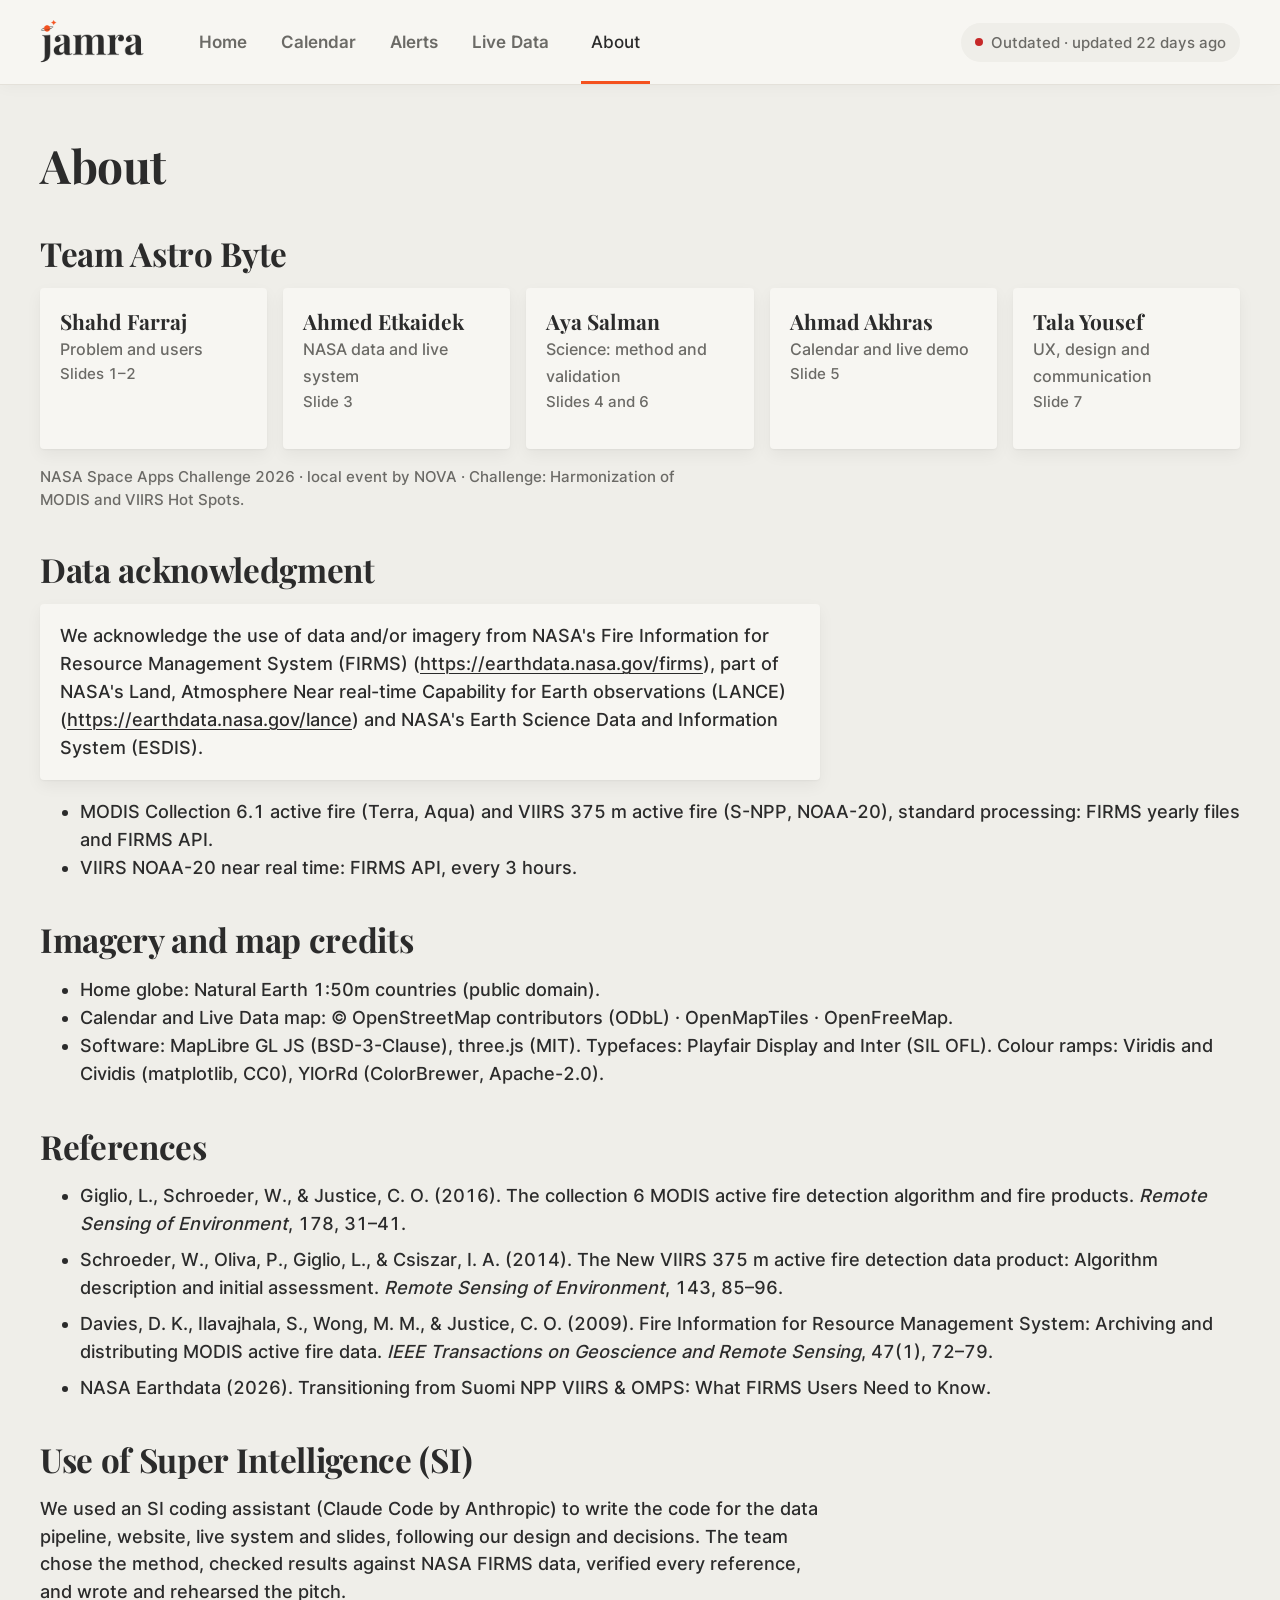
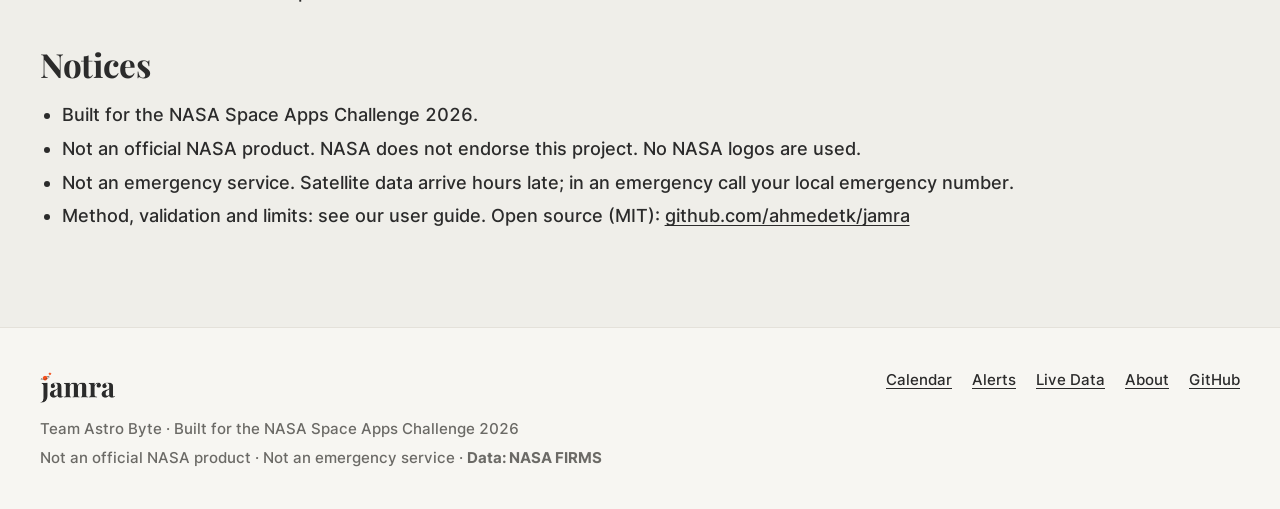
==== web/public/about/index.html @ f1081fa2 "Design v4 + v4.2 (website): warm unified palette, Playfair Display 700 headings and the new jamra wo" ====
<!doctype html>
<html lang="en">
<head>
<meta charset="utf-8">
<meta name="viewport" content="width=device-width, initial-scale=1">
<title>About · jamra</title>
<meta name="description" content="jamra harmonizes 20+ years of NASA MODIS and VIIRS active-fire hotspots into one fair burning activity calendar, with live early warning from NASA FIRMS.">
<meta name="theme-color" content="#F7F6F2">
<meta property="og:title" content="jamra · 20 years of NASA fire data, one fair calendar">
<meta property="og:description" content="NASA MODIS and VIIRS fire data in one fair calendar, with live early warning. Data: NASA FIRMS.">
<meta property="og:image" content="https://ahmedetk.github.io/jamra/icons/og-image.png">
<meta name="twitter:card" content="summary_large_image">
<link rel="preload" href="../fonts/playfair-display-latin-700-normal.woff2" as="font" type="font/woff2" crossorigin>
<link rel="preload" href="../fonts/inter-latin-600-normal.woff2" as="font" type="font/woff2" crossorigin>


<link rel="manifest" href="../manifest.webmanifest">
<link rel="icon" href="../icons/favicon-32.png" sizes="32x32" type="image/png">
<link rel="icon" href="../icons/favicon-16.png" sizes="16x16" type="image/png">
<link rel="apple-touch-icon" href="../icons/apple-touch-icon.png">
<link rel="stylesheet" href="../css/app.css">
<!-- Generated by scripts/build_pages.py. Code written with the help of an SI coding assistant (Claude Code by Anthropic). -->
</head>
<body data-page="about">
<a class="skip" href="#main">Skip to content</a>
<header class="top">
  <div class="wrap top-in">
    <a class="brand" href="../" data-nav aria-label="jamra home"><img src="../icons/wordmark-dark.png" width="108" height="44" alt="jamra"></a>
    <nav aria-label="Main" class="nav" id="site-nav">
      <a href="../" data-nav>Home</a>
      <a href="../calendar/" data-nav>Calendar</a>
      <a href="../alerts/" data-nav>Alerts</a>
      <a href="../live/" data-nav>Live Data</a>
      <a href="../about/" data-nav class="about" aria-current="page">About</a>
    </nav>
    <a id="status-badge" class="badge" href="../alerts/" data-nav aria-live="polite" title="Live connection to NASA FIRMS">
      <span class="dot"></span><span class="txt">Checking live data…</span>
    </a>
    <button id="menu-btn" class="menu-btn" type="button" aria-expanded="false" aria-controls="site-nav" aria-label="Menu"><svg viewBox="0 0 24 24" aria-hidden="true" fill="none" stroke="currentColor" stroke-width="2" stroke-linecap="round"><path d="M4 7h16M4 12h16M4 17h16"/></svg></button>
  </div>
</header>
<main id="main">
<div class="page-head"><div class="wrap"><h1>About</h1></div></div>

  <section id="about">
    <div class="wrap about">
      <h2>Team Astro Byte</h2>
      <div class="team" id="team-grid"><div class="member"><b>Shahd Farraj</b><span>Problem and users</span><p class="fine">Slides 1–2</p></div><div class="member"><b>Ahmed Etkaidek</b><span>NASA data and live system</span><p class="fine">Slide 3</p></div><div class="member"><b>Aya Salman</b><span>Science: method and validation</span><p class="fine">Slides 4 and 6</p></div><div class="member"><b>Ahmad Akhras</b><span>Calendar and live demo</span><p class="fine">Slide 5</p></div><div class="member"><b>Tala Yousef</b><span>UX, design and communication</span><p class="fine">Slide 7</p></div></div>
      <p class="fine">NASA Space Apps Challenge 2026 · local event by NOVA · Challenge: Harmonization of MODIS and VIIRS Hot Spots.</p>

      <h2>Data acknowledgment</h2>
      <p class="ack">We acknowledge the use of data and/or imagery from NASA's Fire Information for Resource Management System (FIRMS) (<a href="https://earthdata.nasa.gov/firms">https://earthdata.nasa.gov/firms</a>), part of NASA's Land, Atmosphere Near real-time Capability for Earth observations (LANCE) (<a href="https://earthdata.nasa.gov/lance">https://earthdata.nasa.gov/lance</a>) and NASA's Earth Science Data and Information System (ESDIS).</p>
      <ul>
        <li>MODIS Collection 6.1 active fire (Terra, Aqua) and VIIRS 375 m active fire (S-NPP, NOAA-20), standard processing: FIRMS yearly files and FIRMS API.</li>
        <li>VIIRS NOAA-20 near real time: FIRMS API, every 3 hours.</li>
      </ul>

      <h2>Imagery and map credits</h2>
      <ul>
        <li>Home globe: Natural Earth 1:50m countries (public domain).</li>
        <li>Calendar and Live Data map: © OpenStreetMap contributors (ODbL) · OpenMapTiles · OpenFreeMap.</li>
        <li>Software: MapLibre GL JS (BSD-3-Clause), three.js (MIT). Typefaces: Playfair Display and Inter (SIL OFL). Colour ramps: Viridis and Cividis (matplotlib, CC0), YlOrRd (ColorBrewer, Apache-2.0).</li>
      </ul>

      <h2>References</h2>
      <ul class="refs">
        <li>Giglio, L., Schroeder, W., &amp; Justice, C. O. (2016). The collection 6 MODIS active fire detection algorithm and fire products. <em>Remote Sensing of Environment</em>, 178, 31–41.</li>
        <li>Schroeder, W., Oliva, P., Giglio, L., &amp; Csiszar, I. A. (2014). The New VIIRS 375 m active fire detection data product: Algorithm description and initial assessment. <em>Remote Sensing of Environment</em>, 143, 85–96.</li>
        <li>Davies, D. K., Ilavajhala, S., Wong, M. M., &amp; Justice, C. O. (2009). Fire Information for Resource Management System: Archiving and distributing MODIS active fire data. <em>IEEE Transactions on Geoscience and Remote Sensing</em>, 47(1), 72–79.</li>
        <li>NASA Earthdata (2026). Transitioning from Suomi NPP VIIRS &amp; OMPS: What FIRMS Users Need to Know.</li>
      </ul>

      <h2>Use of Super Intelligence (SI)</h2>
      <p>We used an SI coding assistant (Claude Code by Anthropic) to write the code for the data pipeline, website, live system and slides, following our design and decisions. The team chose the method, checked results against NASA FIRMS data, verified every reference, and wrote and rehearsed the pitch.</p>

      <h2>Notices</h2>
      <ul class="notice-list">
        <li>Built for the NASA Space Apps Challenge 2026.</li>
        <li>Not an official NASA product. NASA does not endorse this project. No NASA logos are used.</li>
        <li>Not an emergency service. Satellite data arrive hours late; in an emergency call your local emergency number.</li>
        <li>Method, validation and limits: see our user guide. Open source (MIT): <a id="repo-link" href="https://github.com/ahmedetk/jamra">github.com/ahmedetk/jamra</a></li>
      </ul>
    </div>
  </section>
</main>
<div id="tooltip" class="tooltip" role="tooltip" hidden></div>
<div id="term-pop" class="term-pop" role="dialog" aria-modal="false" hidden></div>
<footer class="foot">
  <div class="wrap foot-in">
    <div>
      <a class="brand" href="../" data-nav aria-label="jamra home"><img src="../icons/wordmark-dark.png" width="78" height="32" alt="jamra" loading="lazy"></a>
      <p>Team Astro Byte · Built for the NASA Space Apps Challenge 2026</p>
      <p>Not an official NASA product · Not an emergency service · <b>Data: NASA FIRMS</b></p>
    </div>
    <ul>
      <li><a href="../calendar/" data-nav>Calendar</a></li><li><a href="../alerts/" data-nav>Alerts</a></li><li><a href="../live/" data-nav>Live Data</a></li>
      <li><a href="../about/" data-nav>About</a></li><li><a href="https://github.com/ahmedetk/jamra">GitHub</a></li>
    </ul>
  </div>
</footer>
<script type="module" src="../js/app.js"></script>
</body>
</html>
---- web/public/css/app.css ----
/* jamra styles · Design v4.2 (warm palette, soft surfaces, crisp 4 px corners). Playfair Display for headings, Inter for text and data.
   Contrast checked with scripts/check_contrast.py (WCAG AA). Written with the help of an SI coding assistant (Claude Code). */
@font-face { font-family: "Inter"; src: url("../fonts/inter-latin-400-normal.woff2") format("woff2"); font-weight: 400; font-display: swap; }
@font-face { font-family: "Inter"; src: url("../fonts/inter-latin-500-normal.woff2") format("woff2"); font-weight: 500; font-display: swap; }
@font-face { font-family: "Inter"; src: url("../fonts/inter-latin-600-normal.woff2") format("woff2"); font-weight: 600; font-display: swap; }
@font-face { font-family: "Inter"; src: url("../fonts/inter-latin-700-normal.woff2") format("woff2"); font-weight: 700; font-display: swap; }
@font-face { font-family: "Inter Fallback"; src: local("Arial"); size-adjust: 107.1%; ascent-override: 90.4%; descent-override: 22.5%; line-gap-override: 0%; }
@font-face { font-family: "Playfair Display"; src: url("../fonts/playfair-display-latin-700-normal.woff2") format("woff2"); font-weight: 700; font-display: optional; }

:root {
  --bg: #EFEEE9;        /* page: warm light grey, like the map land */
  --surface: #F7F6F2;   /* cards, nav: a slightly lighter surface */
  --line: #E4E1DA;      /* very light lines, only where needed */
  --ctrl: #8E8B84;      /* borders of form fields (3:1) */
  --ink: #2B2B2B;       /* main text: charcoal */
  --ink2: #6B6A66;      /* secondary text (4.7:1 on the page) */
  --blue: #B7CADB;      /* soft blue (map water) */
  --blue-d: #4E77A6;    /* lower than usual */
  --ember: #F4511E;     /* vivid ember orange: primary buttons, hotspots, selected area, higher */
  --ember-h: #D9430F;   /* hover, focus ring */
  --ember-t: #FCE3D8;   /* light orange tint */
  --serif: "Playfair Display", "Bodoni MT", Georgia, "Times New Roman", serif;
  --font: "Inter", "Inter Fallback", "Segoe UI", system-ui, -apple-system, Roboto, Arial, sans-serif;
  --r: 4px;             /* crisp: buttons, area tiles, cards, inputs, tabs */
  --r-sm: 4px;
  --r-lg: 4px;
  --btn: #D03E0D;       /* primary button: deep ember, white 18 px text passes AA (4.8:1) */
  --btn-h: #B5360B;
  --shadow: 0 1px 2px rgba(0,0,0,.04), 0 6px 16px rgba(0,0,0,.05);
  --shadow-up: 0 2px 4px rgba(0,0,0,.05), 0 10px 22px rgba(0,0,0,.07);
  --s2: 16px; --s3: 24px; --s4: 40px; --s5: 64px;
  --nav: 84px;
}
* { box-sizing: border-box; }
html { scroll-behavior: smooth; scroll-padding-top: calc(var(--nav) + 16px); }
body { margin: 0; background: var(--bg); color: var(--ink); font: 500 18px/1.55 var(--font); -webkit-text-size-adjust: 100%; text-rendering: optimizeLegibility; font-variant-numeric: tabular-nums; }
a { color: var(--ink); text-underline-offset: 3px; text-decoration-thickness: 1px; }
h1, h2 { font-family: var(--serif); font-weight: 700; line-height: 1.1; margin: 0 0 .5em; color: var(--ink); letter-spacing: -.01em; }
h1 { font-size: clamp(2.3rem, 4.8vw, 3.5rem); }
h2, .h2 { font-size: clamp(1.6rem, 2.6vw, 2.1rem); }
h3, .h3, h4, .h4 { font-family: var(--font); font-weight: 600; line-height: 1.25; margin: 0 0 .5em; }
h3, .h3 { font-size: 1.25rem; }
h4, .h4 { font-size: 1.08rem; }
p { margin: 0 0 1em; max-width: 65ch; }
.wrap { width: min(1200px, 100% - 32px); margin-inline: auto; }
section { padding: var(--s4) 0; scroll-margin-top: calc(var(--nav) + 16px); }
.band { background: transparent; }
.fine, .note, .caption, .msg { color: var(--ink2); font-size: 15px; }
.skip { position: absolute; left: -999px; top: 8px; background: var(--ink); color: var(--surface); padding: 10px 14px; z-index: 50; border-radius: var(--r); }
.skip:focus { left: 8px; }
.sr { position: absolute; width: 1px; height: 1px; overflow: hidden; clip: rect(0 0 0 0); }
:focus-visible { outline: 2px solid var(--ember-h); outline-offset: 2px; border-radius: 4px; }
.icon { width: 24px; height: 24px; stroke: currentColor; fill: none; stroke-width: 1.7; stroke-linecap: round; stroke-linejoin: round; flex: none; }

/* ---------- navigation: same warm surface, taller ---------- */
.top { position: sticky; top: 0; z-index: 40; background: var(--surface); box-shadow: 0 1px 0 var(--line), 0 4px 14px rgba(0,0,0,.03); }
.top-in { display: flex; align-items: center; gap: var(--s4); min-height: var(--nav); position: relative; }
.brand { display: inline-flex; align-items: center; text-decoration: none; padding: 4px 0; }
.brand img { display: block; height: 44px; width: auto; }
.nav { display: flex; align-items: center; gap: 14px; }
.nav a { color: var(--ink2); text-decoration: none; padding: 29px 10px 26px; font-weight: 600; font-size: 17px; white-space: nowrap; border-bottom: 3px solid transparent; }
.nav a:hover { color: var(--ink); }
.nav a[aria-current="page"] { color: var(--ink); border-bottom-color: var(--ember); }
.nav a.about { margin-left: 8px; font-weight: 500; }
.badge { display: inline-flex; align-items: center; gap: 8px; margin-left: auto; color: var(--ink2); border-radius: 999px; padding: 8px 14px; font-size: 15px; white-space: nowrap; text-decoration: none; background: var(--bg); }
.badge .dot { width: 8px; height: 8px; border-radius: 50%; background: #9C9890; }
.badge.live .dot { background: #2E7D32; }
.badge.delayed .dot { background: #B26A00; }
.badge.down .dot { background: #C62828; }
.menu-btn { display: none; width: 48px; height: 48px; border: 0; border-radius: var(--r); background: var(--bg); color: var(--ink); cursor: pointer; padding: 0; place-items: center; }
.menu-btn svg { width: 22px; height: 22px; }
@media (max-width: 980px) {
  :root { --nav: 72px; }
  .top-in { gap: var(--s2); }
  .brand img { height: 38px; }
  .menu-btn { display: grid; }
  .nav { display: none; position: absolute; top: var(--nav); left: -16px; right: -16px; flex-direction: column; align-items: stretch; gap: 0; background: var(--surface); padding: 6px 16px 14px; box-shadow: 0 12px 24px rgba(0,0,0,.08); margin: 0; border-radius: 0 0 var(--r-lg) var(--r-lg); }
  .nav.open { display: flex; }
  .nav a { padding: 14px 12px; border-bottom: 0; border-left: 3px solid transparent; font-size: 18px; border-radius: var(--r-sm); }
  .nav a[aria-current="page"] { border-left-color: var(--ember); background: var(--bg); }
  .nav a.about { margin-left: 0; }
}
@media (max-width: 480px) {
  .badge { padding: 10px; }
  .badge .txt { position: absolute; width: 1px; height: 1px; overflow: hidden; clip: rect(0 0 0 0); }
  .brand img { height: 34px; }
}

/* ---------- page head (inner pages) ---------- */
.page-head { padding: 56px 0 4px; }
.page-head h1 { font-size: clamp(2.2rem, 3.6vw, 2.9rem); margin: 0; }

/* ---------- Home hero: warm palette, half globe rising from the bottom right ---------- */
.hero { position: relative; overflow: hidden; padding: 0; background: linear-gradient(180deg, var(--surface) 0%, var(--bg) 75%); }
.hero-in { position: relative; z-index: 2; min-height: 640px; display: flex; flex-direction: column; justify-content: center; padding: var(--s5) 0 96px; pointer-events: none; }
.hero-in > * { pointer-events: auto; }
.hero h1 { font-size: clamp(2.6rem, 5vw, 4rem); max-width: 12ch; margin-bottom: var(--s4); line-height: 1.06; }
.cta-row { display: flex; flex-wrap: wrap; gap: var(--s2); }
.live-chip { display: inline-flex; align-items: center; gap: 10px; margin: var(--s3) 0 0; padding: 9px 16px; border-radius: 999px; background: var(--surface); color: var(--ink2); font-size: 15px; box-shadow: var(--shadow); max-width: max-content; }
.live-chip .dot { width: 8px; height: 8px; border-radius: 50%; background: var(--ember); flex: none; }
.globe-wrap { --g: min(1180px, 96vw); position: absolute; z-index: 1; width: var(--g); aspect-ratio: 1; right: calc(var(--g) * -0.2); bottom: calc(var(--g) * -0.5); }
.globe-wrap canvas { position: absolute; inset: 0; width: 100%; height: 100%; opacity: 0; transition: opacity 1s ease; touch-action: pan-y; cursor: grab; }
.globe-wrap canvas.ready { opacity: 1; }
.globe-wrap canvas:active { cursor: grabbing; }
.globe-still { position: absolute; inset: 3%; width: 94%; height: 94%; object-fit: contain; transition: opacity 1s ease; }
.globe-still.hide { opacity: 0; }
.img-credit { position: absolute; right: 16px; bottom: 10px; margin: 0; font-size: 13px; color: var(--ink2); z-index: 3; max-width: none; background: rgba(247,246,242,.85); padding: 2px 8px; border-radius: var(--r-sm); }
@media (max-width: 900px) {
  .hero { display: flex; flex-direction: column; }
  .hero-in { order: 1; min-height: 0; padding: var(--s4) 0 var(--s3); }
  .hero h1 { margin-bottom: var(--s3); }
  .globe-wrap { --g: 128vw; order: 2; position: relative; right: auto; bottom: auto; margin: 0 0 calc(var(--g) * -0.48) -14vw; }
  .img-credit { order: 3; position: relative; right: auto; bottom: auto; align-self: flex-end; margin: 0 8px 8px; }
}

/* ---------- buttons & controls: soft ---------- */
.btn { font: 600 18px/1.2 var(--font); letter-spacing: .02em; border: 1px solid var(--ink); background: transparent; color: var(--ink); border-radius: var(--r); padding: 18px 34px; cursor: pointer; min-height: 58px; display: inline-flex; align-items: center; justify-content: center; gap: 10px; text-decoration: none; transition: background .2s, color .2s, border-color .2s, box-shadow .2s, transform .2s; }
.btn:hover { background: var(--ink); color: var(--surface); }
.btn.primary { background: var(--btn); border-color: var(--btn); color: #FFFFFF; box-shadow: 0 2px 6px rgba(208,62,13,.22); }
.btn.primary:hover { background: var(--btn-h); border-color: var(--btn-h); color: #FFFFFF; box-shadow: 0 4px 12px rgba(181,54,11,.25); transform: translateY(-1px); }
.btn.ghost { border-color: transparent; background: var(--surface); box-shadow: var(--shadow); }
.btn.ghost:hover { background: var(--ink); color: var(--surface); }
.btn.small { padding: 11px 18px; min-height: 46px; font-size: 16px; }
.btn.big { padding: 18px 34px; }
.btn:disabled { opacity: .5; cursor: not-allowed; box-shadow: none; }
.btn:disabled:hover { background: var(--surface); color: var(--ink); transform: none; }
.seg { display: inline-flex; gap: 2px; padding: 3px; border-radius: var(--r); background: #E6E3DC; }
.seg-btn { font: 600 16px var(--font); border: 0; background: transparent; padding: 9px 16px; cursor: pointer; color: #55544F; min-height: 42px; border-radius: var(--r-sm); }
.seg-btn[aria-pressed="true"] { background: var(--surface); color: var(--ink); box-shadow: 0 1px 3px rgba(0,0,0,.1); }
.seg.small .seg-btn { padding: 7px 13px; min-height: 40px; font-size: 15px; }
.row { display: flex; gap: 12px; flex-wrap: wrap; align-items: center; }
select, input { font: 500 17px var(--font); padding: 10px 12px; border: 1px solid var(--ctrl); border-radius: var(--r); background: var(--surface); color: var(--ink); min-height: 48px; }
label { color: var(--ink2); font-size: 16px; }
.check { display: inline-flex; gap: 10px; align-items: center; min-height: 44px; }
.check input { min-height: auto; width: 20px; height: 20px; accent-color: var(--ember-h); }

/* ---------- cards & layout ---------- */
.card { background: var(--surface); border-radius: var(--r-lg); padding: var(--s3); box-shadow: var(--shadow); }
.grid-2 { display: grid; grid-template-columns: 1fr 1fr; gap: var(--s4); align-items: start; }
.grid-2 > * { min-width: 0; }
@media (max-width: 900px) { .grid-2 { grid-template-columns: 1fr; gap: var(--s3); } }
.chart { width: 100%; min-height: 260px; position: relative; }
.chart svg { display: block; width: 100%; height: auto; overflow: visible; }
.chart svg text { font-family: var(--font); }

/* Home: three cards */
.tools { display: grid; grid-template-columns: repeat(3, 1fr); gap: var(--s3); }
@media (max-width: 800px) { .tools { grid-template-columns: 1fr; } }
.tool { display: flex; flex-direction: column; gap: 8px; padding: 30px; text-decoration: none; color: var(--ink); border-radius: var(--r-lg); background: var(--surface); box-shadow: var(--shadow); transition: box-shadow .2s, transform .2s; min-height: 200px; }
.tool:hover { box-shadow: var(--shadow-up); transform: translateY(-2px); }
.tool .ic { width: 52px; height: 52px; display: grid; place-items: center; border-radius: var(--r); background: var(--ember-t); color: #C23A10; }
.tool b { font: 700 26px/1.2 var(--serif); margin-top: 10px; }
.tool span { color: var(--ink2); font-size: 17px; }
.tool .go { margin-top: auto; font-weight: 600; display: inline-flex; gap: 8px; align-items: center; color: var(--ink); }

/* ---------- area picker ---------- */
.area-head { display: flex; align-items: baseline; justify-content: space-between; gap: 12px; flex-wrap: wrap; margin-bottom: 8px; }
.area-head h2 { margin: 0; }
.example-link { font-size: 16px; font-weight: 600; color: var(--ink); text-decoration: underline; text-decoration-color: var(--ember); text-decoration-thickness: 2px; text-underline-offset: 5px; }
.example-link:hover { color: var(--ember-h); }
.tabs { display: flex; gap: 4px; border-bottom: 1px solid var(--line); margin-bottom: var(--s2); overflow-x: auto; scrollbar-width: none; }
.tabs::-webkit-scrollbar { display: none; }
.tab { font: 600 16.5px var(--font); border: 0; background: transparent; padding: 14px 16px; cursor: pointer; color: var(--ink2); border-bottom: 3px solid transparent; white-space: nowrap; min-height: 50px; border-radius: var(--r-sm) var(--r-sm) 0 0; }
.tab:hover { background: rgba(255,255,255,.4); color: var(--ink); }
.tab[aria-selected="true"] { color: var(--ink); border-bottom-color: var(--ember); }
.chips { display: grid; grid-template-columns: 1fr 1fr; gap: 10px; }
@media (max-width: 600px) { .chips { grid-template-columns: 1fr; } }
.chip { position: relative; display: flex; flex-direction: column; align-items: flex-start; gap: 2px; text-align: left; font: 600 17px var(--font); border: 0; background: var(--surface); border-radius: var(--r); padding: 14px 16px 14px 20px; cursor: pointer; color: var(--ink); min-height: 72px; box-shadow: var(--shadow); transition: box-shadow .2s, transform .2s, background .2s; }
.chip small { font-size: 14px; color: var(--ink2); font-weight: 500; }
.chip:hover { box-shadow: var(--shadow-up); transform: translateY(-2px); }
.chip[aria-pressed="true"] { background: var(--ember-t); }
.chip[aria-pressed="true"]::before { content: ""; position: absolute; left: 6px; top: 12px; bottom: 12px; width: 4px; border-radius: 2px; background: var(--ember); }
.chip[aria-pressed="true"] small { color: #5A5955; }
.form fieldset { border: 0; background: var(--surface); box-shadow: var(--shadow); border-radius: var(--r); display: flex; flex-wrap: wrap; gap: 10px 14px; padding: 14px 16px; margin: 0 0 12px; }
.form legend { font-size: 15px; color: var(--ink2); padding: 0 4px; float: left; width: 100%; margin-bottom: 4px; }
.form label { display: flex; flex-direction: column; gap: 4px; }
.form input { width: 130px; }
.or { margin: 6px 0; color: var(--ink2); font-size: 15px; }
.area-info { margin-top: var(--s3); background: var(--surface); border-radius: var(--r); box-shadow: var(--shadow); overflow: hidden; }
.info-table { width: 100%; border-collapse: collapse; font-size: 16.5px; }
.info-table th, .info-table td { text-align: left; padding: 11px 16px; border-bottom: 1px solid var(--line); vertical-align: top; }
.info-table tr:last-child th, .info-table tr:last-child td { border-bottom: 0; }
.info-table th { width: 36%; color: var(--ink2); font-weight: 500; font-size: 15px; }
.info-table td { font-weight: 600; }
.area-info .msg { margin: 0; padding: 10px 16px; border-top: 1px solid var(--line); }
.map-wrap { padding: 0; position: relative; background: transparent !important; box-shadow: none !important; border-radius: 0 !important; }
.map { position: relative; width: 100%; height: 520px; background: transparent; }
.map .maplibregl-canvas { -webkit-mask-image: radial-gradient(ellipse 72% 70% at 50% 50%, #000 62%, transparent 100%); mask-image: radial-gradient(ellipse 72% 70% at 50% 50%, #000 62%, transparent 100%); }
.map.globe-view .maplibregl-canvas { -webkit-mask-image: none; mask-image: none; }
@media (max-width: 600px) { .map { height: 380px; } }
.map-loader { position: absolute; inset: 0; display: grid; place-items: center; z-index: 2; pointer-events: none; transition: opacity .6s ease; }
.map-loader::after { content: ""; width: 26px; height: 26px; border-radius: 50%; border: 2px solid rgba(43,43,43,.15); border-top-color: var(--ember); animation: spin 1s linear infinite; }
.map-loader.done { opacity: 0; }
@keyframes spin { to { transform: rotate(360deg); } }
.globe-btn { position: absolute; left: 4px; top: 4px; z-index: 3; font: 600 14px var(--font); background: rgba(247,246,242,.92); color: var(--ink); border: 0; border-radius: 4px; padding: 8px 12px; min-height: 36px; cursor: pointer; box-shadow: 0 1px 2px rgba(0,0,0,.08); }
.globe-btn:hover { background: var(--ink); color: var(--surface); }
.map-tools { display: flex; gap: 12px; align-items: center; padding: 8px 0 4px; flex-wrap: wrap; font-size: 16px; color: var(--ink2); justify-content: center; }
.map-note { font-size: 13px; color: var(--ink2); padding: 4px 0 0; margin: 0; max-width: none; text-align: center; }
.map-fallback { display: grid; place-items: center; height: 100%; color: var(--ink2); padding: 20px; text-align: center; }
.maplibregl-ctrl-group { border-radius: 4px !important; box-shadow: 0 1px 2px rgba(0,0,0,.08) !important; overflow: hidden; background: rgba(247,246,242,.92) !important; }
.maplibregl-ctrl-attrib { border-radius: 4px !important; background: rgba(247,246,242,.8) !important; font-size: 11px; }
.maplibregl-ctrl-group button { width: 32px !important; height: 32px !important; }
.maplibregl-popup-content { border-radius: var(--r) !important; font: 500 15px var(--font); box-shadow: var(--shadow) !important; }

/* ---------- yearly chart ---------- */
.chart-head { display: flex; justify-content: space-between; align-items: center; gap: var(--s2); flex-wrap: wrap; margin-bottom: var(--s2); }
.chart-head h2 { margin: 0; }

/* ---------- KPIs ---------- */
.range-row { display: flex; justify-content: space-between; align-items: center; gap: var(--s2); flex-wrap: wrap; margin-bottom: var(--s2); }
.range-row h2 { margin: 0; }
.range { display: flex; gap: var(--s2); flex-wrap: wrap; align-items: center; }
.range label { display: inline-flex; align-items: center; gap: 8px; }
.kpi-grid { display: grid; grid-template-columns: repeat(auto-fit, minmax(210px, 1fr)); gap: var(--s2); margin: var(--s2) 0; min-height: 150px; }
.kpi { background: var(--surface); border-radius: var(--r-lg); box-shadow: var(--shadow); padding: 20px; min-height: 140px; }
.kpi .k { color: var(--ink2); font-size: 15px; font-weight: 600; }
.kpi .v { font: 600 30px/1.2 var(--font); margin: 8px 0 6px; color: var(--ink); letter-spacing: -.01em; }
.kpi .d { color: var(--ink2); font-size: 15px; }
.lvl { display: inline-block; padding: 3px 10px; border-radius: var(--r-sm); font-weight: 600; font-size: 15px; font-family: var(--font); vertical-align: middle; }
.kpi .v .lvl { font-size: 18px; padding: 4px 12px; }
.lvl-normal { background: #E6E3DC; color: var(--ink); }
.lvl-elevated { background: var(--ember-t); color: #8A2A0B; }
.lvl-high { background: #F9A98A; color: var(--ink); }
.lvl-extreme { background: #C23A10; color: #FFFFFF; }
.lvl-unknown { background: transparent; color: var(--ink2); border: 1px dashed var(--ctrl); }

/* ---------- calendar ---------- */
.cal-head { display: flex; justify-content: space-between; gap: var(--s2); flex-wrap: wrap; align-items: center; margin-bottom: var(--s2); }
.cal-head h2 { margin: 0; }
.cal-controls { display: flex; gap: 12px; flex-wrap: wrap; align-items: center; }
.pal { display: inline-flex; gap: 8px; align-items: center; }
.cal-card { padding: 22px; }
.cal { width: 100%; overflow-x: auto; }
.cal svg { display: block; }
.cal .cell { cursor: pointer; }
.cal .cell:focus { outline: none; }
.cal .cell.focus rect.bg { stroke: var(--ink); stroke-width: 2.5; }
.cal .cell.sel rect.bg { stroke: var(--ink); stroke-width: 3; }
.cal svg > text { font: 500 15px var(--font); fill: var(--ink2); }
.cal .cell text { font-family: var(--font); font-weight: 600; }
.legend { display: flex; flex-wrap: wrap; align-items: center; gap: 10px 18px; margin-bottom: 14px; font-size: 16px; color: var(--ink); }
.legend .ramp { height: 12px; width: 240px; border-radius: 6px; }
.legend .sw { display: inline-flex; align-items: center; gap: 8px; }
.legend .sw i { width: 18px; height: 18px; display: inline-block; border-radius: 4px; }
.legend .base { color: var(--ink2); font-size: 15px; }
.cal-foot { display: flex; flex-wrap: wrap; gap: 10px 20px; align-items: center; margin-top: 14px; font-size: 16px; color: var(--ink); }
.cal-foot .dl { margin-left: auto; display: flex; gap: 8px; flex-wrap: wrap; }
.key { display: inline-block; width: 16px; height: 16px; vertical-align: -3px; border-radius: 4px; margin-right: 4px; }
.hatch-key { background: repeating-linear-gradient(45deg, var(--surface) 0 3px, #8E8B84 3px 4.5px); box-shadow: inset 0 0 0 1px #C9C5BC; }
.gap-key { background: repeating-linear-gradient(-45deg, #E9E7E1 0 4px, #CFCBC2 4px 6px); }
.j-key { background: var(--surface); border: 2px dashed #6B6A66; }
.solid-key { background: #8E8B84; }
.src-tag { display: inline-flex; align-items: center; gap: 6px; padding: 4px 10px; border-radius: var(--r-sm); font-size: 15px; font-weight: 600; vertical-align: middle; font-family: var(--font); }
.src-tag.est { background: var(--bg); color: var(--ink); border: 1px dashed var(--ink2); }
.src-tag.obs { background: #E3EBF2; color: #23384F; }
.detail { margin-top: var(--s3); padding: 28px; }
.detail .close { float: right; }
.detail:focus { outline: none; }
.detail h3 { font: 700 28px/1.2 var(--serif); display: flex; flex-wrap: wrap; align-items: center; gap: 12px; }
.sentence { font-size: 20px; line-height: 1.5; max-width: 70ch; }
.facts { display: grid; grid-template-columns: repeat(auto-fit, minmax(190px, 1fr)); gap: 10px; margin: var(--s3) 0; }
.facts div { background: var(--bg); border-radius: var(--r); padding: 14px 16px; font-size: 15px; color: var(--ink2); }
.facts b { display: block; font: 600 24px/1.25 var(--font); color: var(--ink); margin-bottom: 2px; }
.season { margin-top: var(--s3); }
.season p { font-size: 17px; }
@media (max-width: 600px) { .detail { padding: 18px; } .detail h3 { font-size: 23px; } .sentence { font-size: 18px; } .facts { grid-template-columns: 1fr 1fr; } .facts div { padding: 12px; } .facts b { font-size: 20px; } .card { padding: 18px; } }

/* ---------- alerts ---------- */
.status-panel { display: grid; gap: 10px; margin: 0 0 var(--s2); }
.st { position: relative; background: var(--surface); border-radius: var(--r); box-shadow: var(--shadow); padding: 14px 18px 14px 24px; font-size: 17px; }
.st::before { content: ""; position: absolute; left: 8px; top: 10px; bottom: 10px; width: 4px; border-radius: 4px; background: #9C9890; }
.st-ok::before { background: #2E7D32; } .st-warn::before { background: #B26A00; } .st-down::before { background: #C62828; }
.alert-list { display: grid; grid-template-columns: repeat(auto-fill, minmax(330px, 1fr)); gap: var(--s3); margin: var(--s2) 0; }
@media (max-width: 400px) { .alert-list { grid-template-columns: 1fr; } }
.alert { position: relative; background: var(--surface); border: 0; border-radius: var(--r-lg); padding: 26px 24px 24px; text-align: left; cursor: pointer; font: inherit; color: inherit; display: flex; flex-direction: column; gap: 6px; box-shadow: var(--shadow); overflow: hidden; transition: box-shadow .2s, transform .2s; }
.alert::before { content: ""; position: absolute; left: 0; right: 0; top: 0; height: 4px; background: #D6D3CB; }
.alert:hover { box-shadow: var(--shadow-up); transform: translateY(-2px); }
.alert.elevated::before { background: #F9C2AA; }
.alert.high::before { background: var(--ember); }
.alert.extreme::before { background: #C23A10; }
.alert.stale::before { background: repeating-linear-gradient(90deg, var(--ctrl) 0 8px, transparent 8px 14px); }
.alert h2 { font: 700 24px/1.2 var(--serif); margin: 0; display: flex; flex-wrap: wrap; align-items: center; gap: 10px; }
.alert .value { font-size: 20px; font-weight: 600; margin: 4px 0 0; color: var(--ink); }
.alert p { margin: 0; font-size: 16px; color: var(--ink2); }
.alert .period { font-weight: 600; color: var(--ink); font-size: 16.5px; }
.alert .tag { font-size: 14px; }
.feeds { font-size: 16px; color: var(--ink2); }

/* ---------- tables ---------- */
.live-row { gap: var(--s2); margin: 0 0 var(--s2); }
.live-row label { display: inline-flex; gap: 10px; align-items: center; }
.table-wrap { padding: 0; overflow: auto; max-height: 560px; }
.table { width: 100%; border-collapse: collapse; font-size: 17px; }
.table th, .table td { padding: 12px 16px; border-bottom: 1px solid var(--line); text-align: left; white-space: nowrap; }
.table th { position: sticky; top: 0; background: var(--surface); cursor: pointer; user-select: none; color: var(--ink); font-weight: 600; font-size: 15px; }
.table tbody tr:hover { background: #F1EFEA; }
.table th[aria-sort="ascending"]::after { content: " ▲"; }
.table th[aria-sort="descending"]::after { content: " ▼"; }
.table td.empty { color: var(--ink2); text-align: center; padding: 32px; white-space: normal; }

/* ---------- About ---------- */
.about h2 { margin-top: var(--s4); }
.about h2:first-child { margin-top: 0; }
.team { display: grid; grid-template-columns: repeat(auto-fill, minmax(220px, 1fr)); gap: var(--s2); margin: var(--s2) 0; }
.member { background: var(--surface); border-radius: var(--r-lg); box-shadow: var(--shadow); padding: 20px; }
.member b { display: block; font: 700 21px/1.25 var(--serif); }
.member span { color: var(--ink2); font-size: 16px; }
.ack { background: var(--surface); box-shadow: var(--shadow); padding: 18px 20px; border-radius: var(--r-lg); }
.refs li { margin-bottom: 8px; }
.notice-list { padding-left: 1.2em; }
.notice-list li { margin-bottom: 6px; }

/* ---------- footer ---------- */
.foot { background: var(--surface); color: var(--ink2); padding: var(--s4) 0; font-size: 15px; margin-top: var(--s4); box-shadow: 0 -1px 0 var(--line); }
.foot-in { display: flex; flex-wrap: wrap; gap: var(--s2) var(--s4); align-items: flex-start; justify-content: space-between; }
.foot .brand img { height: 32px; }
.foot p { margin: 6px 0 0; }
.foot ul { list-style: none; padding: 0; margin: 0; display: flex; flex-wrap: wrap; gap: 8px 20px; }
.foot a { color: var(--ink); }

/* ---------- tooltips, popups, guide ---------- */
.tooltip { position: fixed; z-index: 60; pointer-events: none; background: var(--surface); color: var(--ink); padding: 10px 12px; border-radius: var(--r); font-size: 15px; max-width: 300px; box-shadow: 0 2px 6px rgba(0,0,0,.08), 0 10px 24px rgba(0,0,0,.10); }
.term { border-bottom: 1px dotted currentColor; cursor: help; }
.term-pop { position: absolute; z-index: 61; background: var(--surface); color: var(--ink); border-radius: var(--r); padding: 14px 16px; max-width: 340px; font-size: 16px; box-shadow: 0 2px 6px rgba(0,0,0,.08), 0 10px 24px rgba(0,0,0,.10); }
.guide-badge { position: absolute; z-index: 90; width: 30px; height: 30px; border-radius: 50%; background: var(--ember); color: #FFFFFF; font: 700 16px/30px var(--font); text-align: center; box-shadow: 0 0 0 3px var(--surface); pointer-events: none; }
.fade-in { animation: fade .4s ease both; }
@keyframes fade { from { opacity: 0; transform: translateY(6px); } to { opacity: 1; transform: none; } }
@media (prefers-reduced-motion: reduce) { html { scroll-behavior: auto; } .fade-in, .map-loader::after { animation: none; } .globe-wrap canvas, .globe-still, .chip, .tool, .alert, .btn { transition: none; } .chip:hover, .tool:hover, .alert:hover, .btn.primary:hover { transform: none; } }
@media print { .top, .map-wrap, .tabs { display: none; } }

/* reserved space while data load (no layout shift) */
#cal { min-height: 720px; }
#alert-list { min-height: 1400px; }
#data-status { min-height: 56px; }
#hero-chart { min-height: 300px; }
@media (max-width: 600px) { #cal { min-height: 600px; } #hero-chart { min-height: 220px; } }
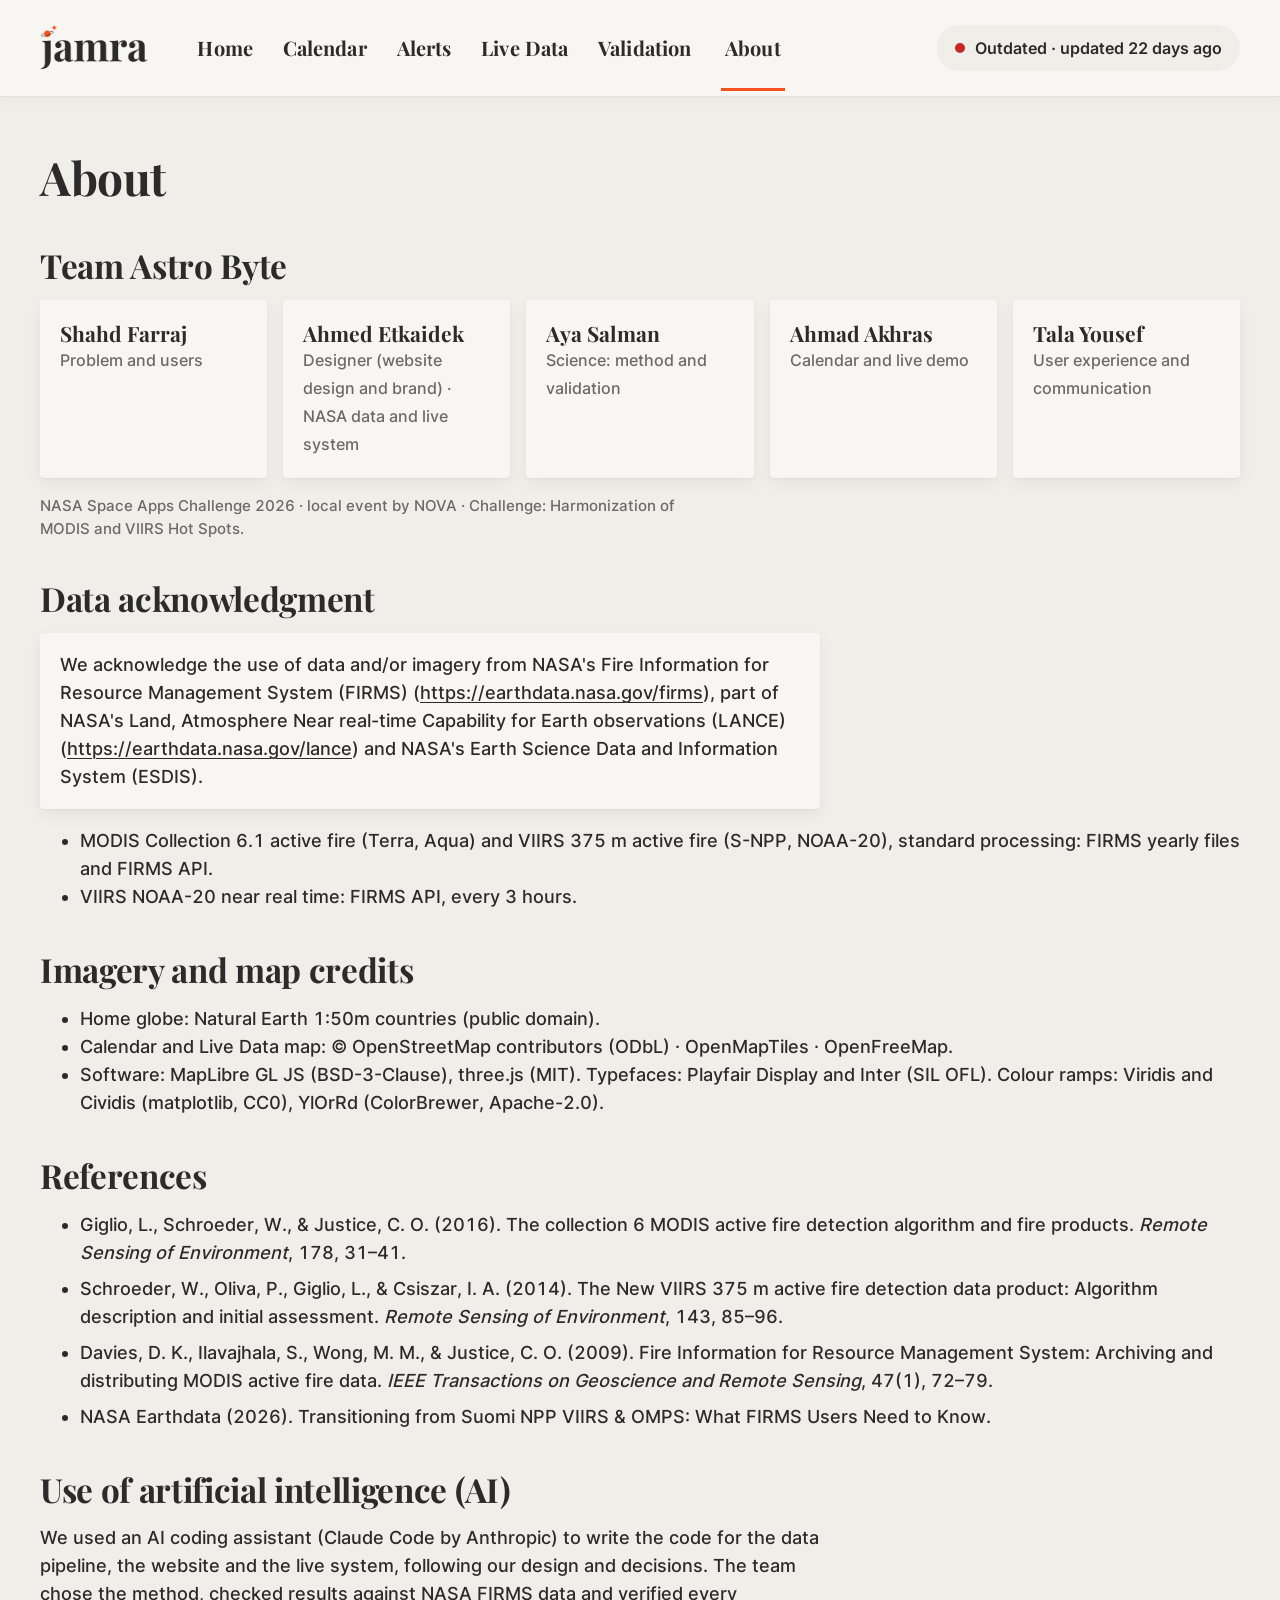
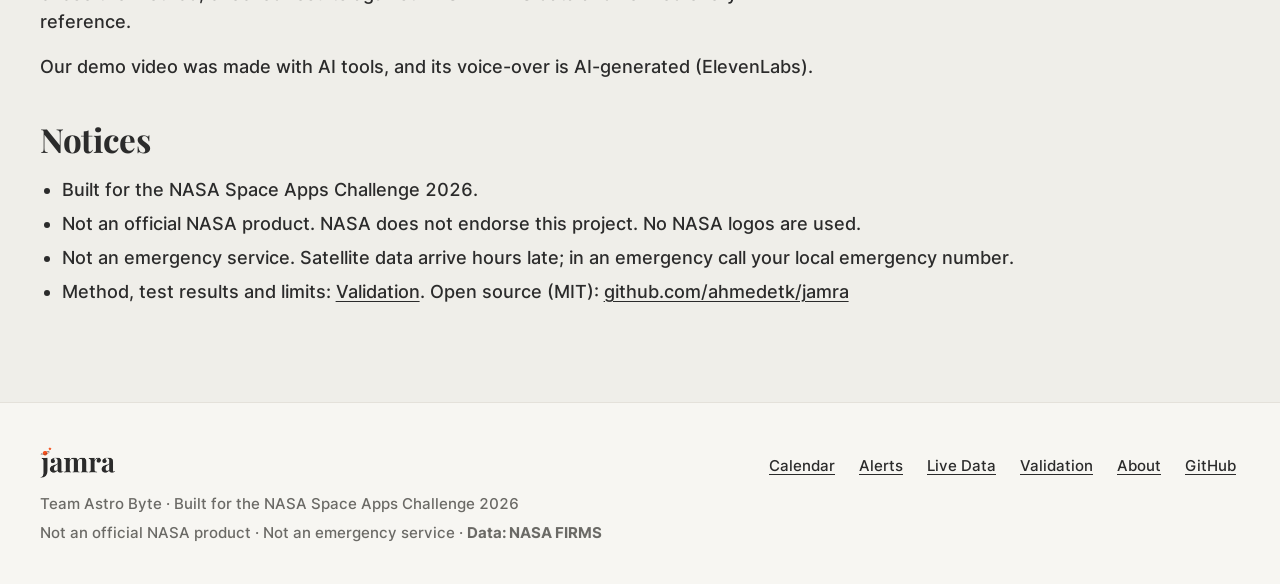
==== commit b8ff09f4: "Judging round: Summary PNG/PDF fixed (future months excluded, safe colour ramp) with an automated si" ====
--- a/web/public/about/index.html
+++ b/web/public/about/index.html
@@ -19,7 +19,7 @@
 <link rel="icon" href="../icons/favicon-16.png" sizes="16x16" type="image/png">
 <link rel="apple-touch-icon" href="../icons/apple-touch-icon.png">
 <link rel="stylesheet" href="../css/app.css">
-<!-- Generated by scripts/build_pages.py. Code written with the help of an SI coding assistant (Claude Code by Anthropic). -->
+<!-- Generated by scripts/build_pages.py. Code written with the help of an AI coding assistant (Claude Code by Anthropic). -->
 </head>
 <body data-page="about">
 <a class="skip" href="#main">Skip to content</a>
@@ -31,6 +31,7 @@
       <a href="../calendar/" data-nav>Calendar</a>
       <a href="../alerts/" data-nav>Alerts</a>
       <a href="../live/" data-nav>Live Data</a>
+      <a href="../validation/" data-nav>Validation</a>
       <a href="../about/" data-nav class="about" aria-current="page">About</a>
     </nav>
     <a id="status-badge" class="badge" href="../alerts/" data-nav aria-live="polite" title="Live connection to NASA FIRMS">
@@ -45,7 +46,7 @@
   <section id="about">
     <div class="wrap about">
       <h2>Team Astro Byte</h2>
-      <div class="team" id="team-grid"><div class="member"><b>Shahd Farraj</b><span>Problem and users</span><p class="fine">Slides 1–2</p></div><div class="member"><b>Ahmed Etkaidek</b><span>NASA data and live system</span><p class="fine">Slide 3</p></div><div class="member"><b>Aya Salman</b><span>Science: method and validation</span><p class="fine">Slides 4 and 6</p></div><div class="member"><b>Ahmad Akhras</b><span>Calendar and live demo</span><p class="fine">Slide 5</p></div><div class="member"><b>Tala Yousef</b><span>UX, design and communication</span><p class="fine">Slide 7</p></div></div>
+      <div class="team" id="team-grid"><div class="member"><b>Shahd Farraj</b><span>Problem and users</span></div><div class="member"><b>Ahmed Etkaidek</b><span>Designer (website design and brand) · NASA data and live system</span></div><div class="member"><b>Aya Salman</b><span>Science: method and validation</span></div><div class="member"><b>Ahmad Akhras</b><span>Calendar and live demo</span></div><div class="member"><b>Tala Yousef</b><span>User experience and communication</span></div></div>
       <p class="fine">NASA Space Apps Challenge 2026 · local event by NOVA · Challenge: Harmonization of MODIS and VIIRS Hot Spots.</p>
 
       <h2>Data acknowledgment</h2>
@@ -70,15 +71,16 @@
         <li>NASA Earthdata (2026). Transitioning from Suomi NPP VIIRS &amp; OMPS: What FIRMS Users Need to Know.</li>
       </ul>
 
-      <h2>Use of Super Intelligence (SI)</h2>
-      <p>We used an SI coding assistant (Claude Code by Anthropic) to write the code for the data pipeline, website, live system and slides, following our design and decisions. The team chose the method, checked results against NASA FIRMS data, verified every reference, and wrote and rehearsed the pitch.</p>
+      <h2>Use of artificial intelligence (AI)</h2>
+      <p>We used an AI coding assistant (Claude Code by Anthropic) to write the code for the data pipeline, the website and the live system, following our design and decisions. The team chose the method, checked results against NASA FIRMS data and verified every reference.</p>
+      <p>Our demo video was made with AI tools, and its voice-over is AI-generated (ElevenLabs).</p>
 
       <h2>Notices</h2>
       <ul class="notice-list">
         <li>Built for the NASA Space Apps Challenge 2026.</li>
         <li>Not an official NASA product. NASA does not endorse this project. No NASA logos are used.</li>
         <li>Not an emergency service. Satellite data arrive hours late; in an emergency call your local emergency number.</li>
-        <li>Method, validation and limits: see our user guide. Open source (MIT): <a id="repo-link" href="https://github.com/ahmedetk/jamra">github.com/ahmedetk/jamra</a></li>
+        <li>Method, test results and limits: <a data-nav href="../validation/">Validation</a>. Open source (MIT): <a id="repo-link" href="https://github.com/ahmedetk/jamra">github.com/ahmedetk/jamra</a></li>
       </ul>
     </div>
   </section>
@@ -94,7 +96,7 @@
     </div>
     <ul>
       <li><a href="../calendar/" data-nav>Calendar</a></li><li><a href="../alerts/" data-nav>Alerts</a></li><li><a href="../live/" data-nav>Live Data</a></li>
-      <li><a href="../about/" data-nav>About</a></li><li><a href="https://github.com/ahmedetk/jamra">GitHub</a></li>
+      <li><a href="../validation/" data-nav>Validation</a></li><li><a href="../about/" data-nav>About</a></li><li><a href="https://github.com/ahmedetk/jamra">GitHub</a></li>
     </ul>
   </div>
 </footer>
--- a/web/public/css/app.css
+++ b/web/public/css/app.css
@@ -1,5 +1,5 @@
 /* jamra styles · Design v4.2 (warm palette, soft surfaces, crisp 4 px corners). Playfair Display for headings, Inter for text and data.
-   Contrast checked with scripts/check_contrast.py (WCAG AA). Written with the help of an SI coding assistant (Claude Code). */
+   Contrast checked with scripts/check_contrast.py (WCAG AA). Written with the help of an AI coding assistant (Claude Code by Anthropic). */
 @font-face { font-family: "Inter"; src: url("../fonts/inter-latin-400-normal.woff2") format("woff2"); font-weight: 400; font-display: swap; }
 @font-face { font-family: "Inter"; src: url("../fonts/inter-latin-500-normal.woff2") format("woff2"); font-weight: 500; font-display: swap; }
 @font-face { font-family: "Inter"; src: url("../fonts/inter-latin-600-normal.woff2") format("woff2"); font-weight: 600; font-display: swap; }
@@ -29,7 +29,7 @@
   --shadow: 0 1px 2px rgba(0,0,0,.04), 0 6px 16px rgba(0,0,0,.05);
   --shadow-up: 0 2px 4px rgba(0,0,0,.05), 0 10px 22px rgba(0,0,0,.07);
   --s2: 16px; --s3: 24px; --s4: 40px; --s5: 64px;
-  --nav: 84px;
+  --nav: 96px;
 }
 * { box-sizing: border-box; }
 html { scroll-behavior: smooth; scroll-padding-top: calc(var(--nav) + 16px); }
@@ -56,27 +56,27 @@
 .top { position: sticky; top: 0; z-index: 40; background: var(--surface); box-shadow: 0 1px 0 var(--line), 0 4px 14px rgba(0,0,0,.03); }
 .top-in { display: flex; align-items: center; gap: var(--s4); min-height: var(--nav); position: relative; }
 .brand { display: inline-flex; align-items: center; text-decoration: none; padding: 4px 0; }
-.brand img { display: block; height: 44px; width: auto; }
-.nav { display: flex; align-items: center; gap: 14px; }
-.nav a { color: var(--ink2); text-decoration: none; padding: 29px 10px 26px; font-weight: 600; font-size: 17px; white-space: nowrap; border-bottom: 3px solid transparent; }
-.nav a:hover { color: var(--ink); }
+.brand img { display: block; height: 46px; width: auto; }
+.nav { display: flex; align-items: center; gap: 22px; }
+.nav a { color: var(--ink); text-decoration: none; padding: 33px 4px 30px; font: 700 20px/1 var(--serif); letter-spacing: .005em; white-space: nowrap; border-bottom: 3px solid transparent; }
+.nav a:hover { border-bottom-color: var(--line); }
 .nav a[aria-current="page"] { color: var(--ink); border-bottom-color: var(--ember); }
-.nav a.about { margin-left: 8px; font-weight: 500; }
-.badge { display: inline-flex; align-items: center; gap: 8px; margin-left: auto; color: var(--ink2); border-radius: 999px; padding: 8px 14px; font-size: 15px; white-space: nowrap; text-decoration: none; background: var(--bg); }
-.badge .dot { width: 8px; height: 8px; border-radius: 50%; background: #9C9890; }
+.nav a.about { margin-left: 4px; }
+.badge { display: inline-flex; align-items: center; gap: 10px; margin-left: auto; color: var(--ink); border-radius: 999px; padding: 11px 18px; font-size: 16px; font-weight: 600; min-height: 44px; white-space: nowrap; text-decoration: none; background: var(--bg); }
+.badge .dot { width: 10px; height: 10px; border-radius: 50%; background: #9C9890; }
 .badge.live .dot { background: #2E7D32; }
 .badge.delayed .dot { background: #B26A00; }
 .badge.down .dot { background: #C62828; }
 .menu-btn { display: none; width: 48px; height: 48px; border: 0; border-radius: var(--r); background: var(--bg); color: var(--ink); cursor: pointer; padding: 0; place-items: center; }
 .menu-btn svg { width: 22px; height: 22px; }
-@media (max-width: 980px) {
-  :root { --nav: 72px; }
+@media (max-width: 1100px) {
+  :root { --nav: 76px; }
   .top-in { gap: var(--s2); }
   .brand img { height: 38px; }
   .menu-btn { display: grid; }
   .nav { display: none; position: absolute; top: var(--nav); left: -16px; right: -16px; flex-direction: column; align-items: stretch; gap: 0; background: var(--surface); padding: 6px 16px 14px; box-shadow: 0 12px 24px rgba(0,0,0,.08); margin: 0; border-radius: 0 0 var(--r-lg) var(--r-lg); }
   .nav.open { display: flex; }
-  .nav a { padding: 14px 12px; border-bottom: 0; border-left: 3px solid transparent; font-size: 18px; border-radius: var(--r-sm); }
+  .nav a { padding: 16px 12px; border-bottom: 0; border-left: 3px solid transparent; font: 700 21px/1.2 var(--serif); border-radius: var(--r-sm); }
   .nav a[aria-current="page"] { border-left-color: var(--ember); background: var(--bg); }
   .nav a.about { margin-left: 0; }
 }
@@ -148,7 +148,7 @@
 @media (max-width: 800px) { .tools { grid-template-columns: 1fr; } }
 .tool { display: flex; flex-direction: column; gap: 8px; padding: 30px; text-decoration: none; color: var(--ink); border-radius: var(--r-lg); background: var(--surface); box-shadow: var(--shadow); transition: box-shadow .2s, transform .2s; min-height: 200px; }
 .tool:hover { box-shadow: var(--shadow-up); transform: translateY(-2px); }
-.tool .ic { width: 52px; height: 52px; display: grid; place-items: center; border-radius: var(--r); background: var(--ember-t); color: #C23A10; }
+.tool .ic { width: 52px; height: 52px; display: grid; place-items: center; border-radius: var(--r); background: var(--bg); color: var(--ink); }
 .tool b { font: 700 26px/1.2 var(--serif); margin-top: 10px; }
 .tool span { color: var(--ink2); font-size: 17px; }
 .tool .go { margin-top: auto; font-weight: 600; display: inline-flex; gap: 8px; align-items: center; color: var(--ink); }
@@ -156,20 +156,20 @@
 /* ---------- area picker ---------- */
 .area-head { display: flex; align-items: baseline; justify-content: space-between; gap: 12px; flex-wrap: wrap; margin-bottom: 8px; }
 .area-head h2 { margin: 0; }
-.example-link { font-size: 16px; font-weight: 600; color: var(--ink); text-decoration: underline; text-decoration-color: var(--ember); text-decoration-thickness: 2px; text-underline-offset: 5px; }
-.example-link:hover { color: var(--ember-h); }
-.tabs { display: flex; gap: 4px; border-bottom: 1px solid var(--line); margin-bottom: var(--s2); overflow-x: auto; scrollbar-width: none; }
+.example-link { font-size: 16px; font-weight: 600; color: var(--ink); text-decoration: underline; text-decoration-color: var(--ink); text-decoration-thickness: 1.5px; text-underline-offset: 5px; display: inline-flex; align-items: center; min-height: 44px; }
+.example-link:hover { text-decoration-thickness: 2.5px; }
+.tabs { display: flex; flex-wrap: wrap; gap: 4px; border-bottom: 1px solid var(--line); margin-bottom: var(--s2); }
 .tabs::-webkit-scrollbar { display: none; }
 .tab { font: 600 16.5px var(--font); border: 0; background: transparent; padding: 14px 16px; cursor: pointer; color: var(--ink2); border-bottom: 3px solid transparent; white-space: nowrap; min-height: 50px; border-radius: var(--r-sm) var(--r-sm) 0 0; }
 .tab:hover { background: rgba(255,255,255,.4); color: var(--ink); }
-.tab[aria-selected="true"] { color: var(--ink); border-bottom-color: var(--ember); }
+.tab[aria-selected="true"] { color: var(--ink); border-bottom-color: var(--ink); }
 .chips { display: grid; grid-template-columns: 1fr 1fr; gap: 10px; }
 @media (max-width: 600px) { .chips { grid-template-columns: 1fr; } }
 .chip { position: relative; display: flex; flex-direction: column; align-items: flex-start; gap: 2px; text-align: left; font: 600 17px var(--font); border: 0; background: var(--surface); border-radius: var(--r); padding: 14px 16px 14px 20px; cursor: pointer; color: var(--ink); min-height: 72px; box-shadow: var(--shadow); transition: box-shadow .2s, transform .2s, background .2s; }
 .chip small { font-size: 14px; color: var(--ink2); font-weight: 500; }
 .chip:hover { box-shadow: var(--shadow-up); transform: translateY(-2px); }
-.chip[aria-pressed="true"] { background: var(--ember-t); }
-.chip[aria-pressed="true"]::before { content: ""; position: absolute; left: 6px; top: 12px; bottom: 12px; width: 4px; border-radius: 2px; background: var(--ember); }
+.chip[aria-pressed="true"] { background: #ECE9E2; }
+.chip[aria-pressed="true"]::before { content: ""; position: absolute; left: 6px; top: 12px; bottom: 12px; width: 4px; border-radius: 2px; background: var(--ink); }
 .chip[aria-pressed="true"] small { color: #5A5955; }
 .form fieldset { border: 0; background: var(--surface); box-shadow: var(--shadow); border-radius: var(--r); display: flex; flex-wrap: wrap; gap: 10px 14px; padding: 14px 16px; margin: 0 0 12px; }
 .form legend { font-size: 15px; color: var(--ink2); padding: 0 4px; float: left; width: 100%; margin-bottom: 4px; }
@@ -185,11 +185,11 @@
 .area-info .msg { margin: 0; padding: 10px 16px; border-top: 1px solid var(--line); }
 .map-wrap { padding: 0; position: relative; background: transparent !important; box-shadow: none !important; border-radius: 0 !important; }
 .map { position: relative; width: 100%; height: 520px; background: transparent; }
-.map .maplibregl-canvas { -webkit-mask-image: radial-gradient(ellipse 72% 70% at 50% 50%, #000 62%, transparent 100%); mask-image: radial-gradient(ellipse 72% 70% at 50% 50%, #000 62%, transparent 100%); }
+.map .maplibregl-canvas { -webkit-mask-image: radial-gradient(ellipse 62% 62% at 50% 50%, #000 52%, transparent 100%); mask-image: radial-gradient(ellipse 62% 62% at 50% 50%, #000 52%, transparent 100%); }
 .map.globe-view .maplibregl-canvas { -webkit-mask-image: none; mask-image: none; }
 @media (max-width: 600px) { .map { height: 380px; } }
 .map-loader { position: absolute; inset: 0; display: grid; place-items: center; z-index: 2; pointer-events: none; transition: opacity .6s ease; }
-.map-loader::after { content: ""; width: 26px; height: 26px; border-radius: 50%; border: 2px solid rgba(43,43,43,.15); border-top-color: var(--ember); animation: spin 1s linear infinite; }
+.map-loader::after { content: ""; width: 26px; height: 26px; border-radius: 50%; border: 2px solid rgba(43,43,43,.15); border-top-color: var(--ink); animation: spin 1s linear infinite; }
 .map-loader.done { opacity: 0; }
 @keyframes spin { to { transform: rotate(360deg); } }
 .globe-btn { position: absolute; left: 4px; top: 4px; z-index: 3; font: 600 14px var(--font); background: rgba(247,246,242,.92); color: var(--ink); border: 0; border-radius: 4px; padding: 8px 12px; min-height: 36px; cursor: pointer; box-shadow: 0 1px 2px rgba(0,0,0,.08); }
@@ -315,7 +315,8 @@
 .foot-in { display: flex; flex-wrap: wrap; gap: var(--s2) var(--s4); align-items: flex-start; justify-content: space-between; }
 .foot .brand img { height: 32px; }
 .foot p { margin: 6px 0 0; }
-.foot ul { list-style: none; padding: 0; margin: 0; display: flex; flex-wrap: wrap; gap: 8px 20px; }
+.foot ul { list-style: none; padding: 0; margin: 0; display: flex; flex-wrap: wrap; gap: 0 16px; }
+.foot ul a { display: inline-flex; align-items: center; min-height: 44px; padding: 0 4px; }
 .foot a { color: var(--ink); }
 
 /* ---------- tooltips, popups, guide ---------- */
@@ -334,3 +335,55 @@
 #data-status { min-height: 56px; }
 #hero-chart { min-height: 300px; }
 @media (max-width: 600px) { #cal { min-height: 600px; } #hero-chart { min-height: 220px; } }
+
+/* ---------- charts: legends above, readable season chart ---------- */
+.chart-legend { display: flex; flex-wrap: wrap; gap: 6px 18px; margin: 0 0 10px; font-size: 15px; color: var(--ink2); }
+.chart-legend span { display: inline-flex; align-items: center; gap: 8px; }
+.chart-legend i { display: inline-block; width: 14px; height: 14px; border-radius: 2px; }
+.chart-legend i.lg-hatch { background-image: repeating-linear-gradient(45deg, rgba(255,255,255,.8) 0 2px, transparent 2px 5px) !important; }
+.chart-legend i.lg-dash { width: 22px; height: 0; border-top: 2px dashed; border-radius: 0; background: none !important; }
+.chart-legend i.lg-band { width: 22px; height: 12px; }
+.chart-controls { margin: 0 0 14px; }
+.season svg { display: block; width: 100%; height: auto; }
+
+/* ---------- Home: story chart and "Does it work?" ---------- */
+#problem { padding-bottom: 0; }
+#problem h2 { margin: 0 0 14px; max-width: 30ch; }
+.works { display: grid; grid-template-columns: auto auto 1fr auto; align-items: center; gap: 12px 28px; text-decoration: none; color: var(--ink); transition: box-shadow .2s, transform .2s; }
+.works:hover { box-shadow: var(--shadow-up); transform: translateY(-2px); }
+.works-k { font: 700 26px/1.2 var(--serif); }
+.works-n { font: 700 40px/1 var(--serif); white-space: nowrap; }
+.works-t { color: var(--ink2); font-size: 16px; }
+.works .go { font-weight: 600; display: inline-flex; gap: 8px; align-items: center; white-space: nowrap; }
+@media (max-width: 800px) { .works { grid-template-columns: 1fr; } }
+
+/* ---------- Validation page ---------- */
+.stack > * + * { margin-top: var(--s3); }
+.stack > h2 { margin-bottom: 0; }
+.scroll-x { overflow-x: auto; }
+.split h2 { margin-top: 0; }
+.steps { list-style: none; padding: 0; margin: 0; display: grid; grid-template-columns: repeat(3, 1fr); gap: var(--s2); }
+@media (max-width: 800px) { .steps { grid-template-columns: 1fr; } }
+.steps .num { display: inline-grid; place-items: center; width: 34px; height: 34px; border-radius: 50%; background: var(--ink); color: var(--surface); font-weight: 700; margin-bottom: 10px; }
+.why table, .card .table { width: 100%; border-collapse: collapse; font-size: 16px; }
+.why th, .why td { text-align: left; padding: 9px 10px; border-bottom: 1px solid var(--line); vertical-align: top; }
+.why tr.chosen td { background: #ECE9E2; font-weight: 600; }
+.limits { padding: 22px 22px 22px 44px; margin: 0; }
+.limits li { margin-bottom: 8px; max-width: 80ch; }
+.start-note { margin: -4px 0 12px; }
+
+/* ---------- coverage, map fallback, form errors ---------- */
+.outside { margin: 0; padding: 12px 16px; border-top: 1px solid var(--line); background: #FBEFE9; color: var(--ink); font-size: 16px; }
+.outside button { margin-top: 8px; }
+.map-fallback { position: relative; display: grid; place-items: center; height: 100%; padding: 20px; text-align: center; color: var(--ink); }
+.map-fallback img { width: min(320px, 70%); height: auto; opacity: .9; }
+.map-fallback p { margin: 12px auto 0; max-width: 36ch; font-size: 15px; color: var(--ink2); }
+#coords-msg:not(:empty) { color: #8A2A0B; background: #FBEFE9; border-radius: var(--r); padding: 10px 12px; font-weight: 600; }
+.form input[aria-invalid="true"] { border-color: #C23A10; box-shadow: 0 0 0 2px rgba(194,58,16,.25); }
+
+/* Validation: reserved space while tables and charts are drawn (no layout shift) */
+#split-text { min-height: 250px; } #test-kpis, #val-kpis, #unc-kpis { min-height: 160px; }
+#conf-country { min-height: 170px; } #small-table { min-height: 300px; } #preset-table { min-height: 520px; }
+#err-bars { min-height: 240px; } #scatter { min-height: 330px; } #drift { min-height: 260px; } #struggle { min-height: 470px; } #why-table { min-height: 430px; }
+@media (max-width: 900px) { #test-kpis, #val-kpis, #unc-kpis { min-height: 640px; } #val-kpis { min-height: 760px; } #small-table { min-height: 320px; } #err-bars { min-height: 260px; } }
+#problem-chart-space { min-height: 300px; }
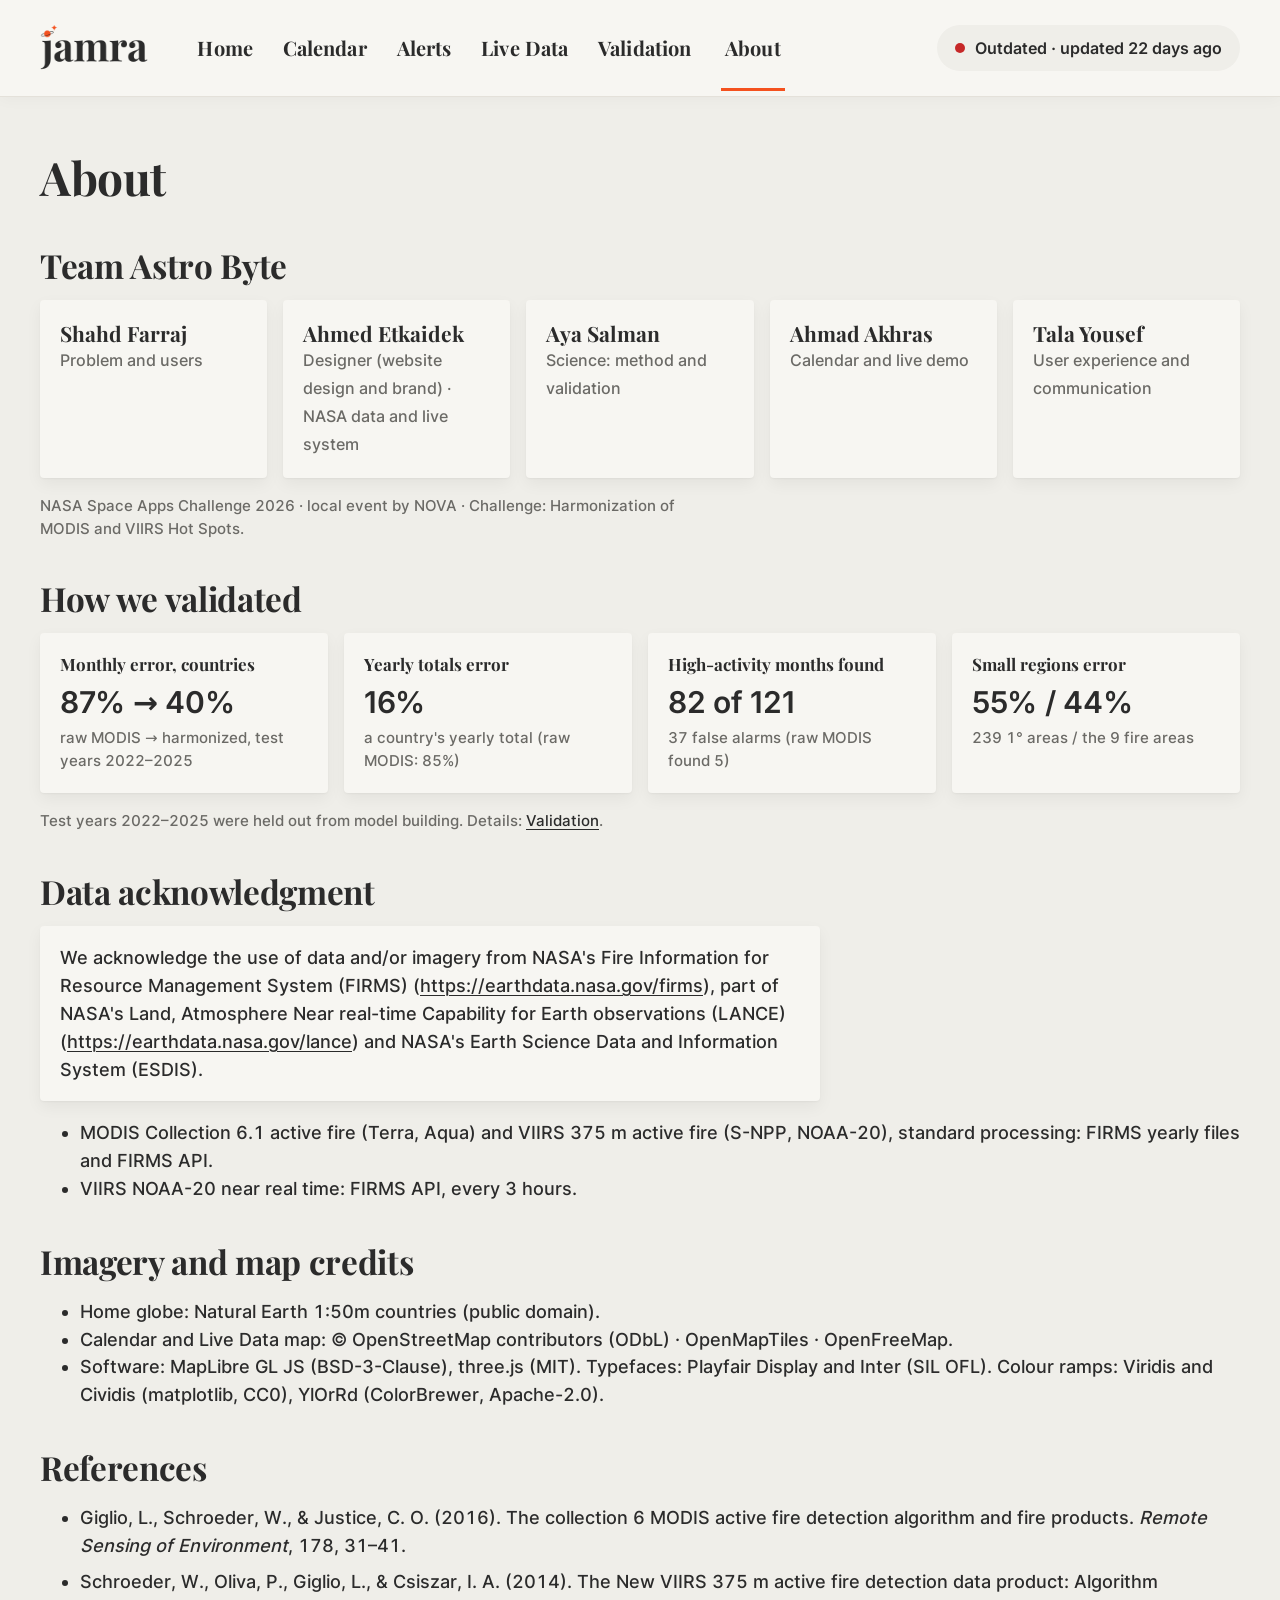
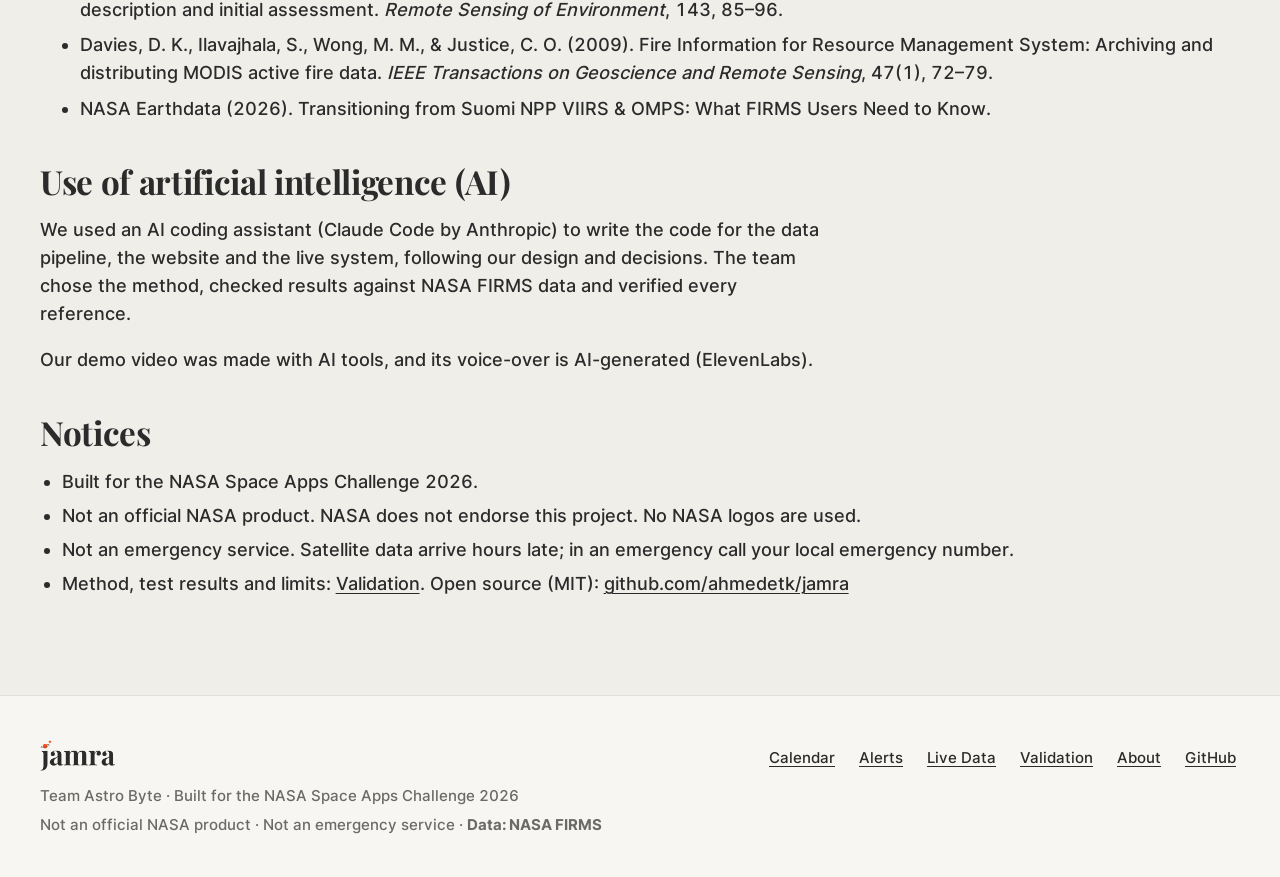
==== commit 14a887a7: "Final requirements: default range through the current year (2026), year range no longer remembered a" ====
--- a/web/public/about/index.html
+++ b/web/public/about/index.html
@@ -48,6 +48,10 @@
       <h2>Team Astro Byte</h2>
       <div class="team" id="team-grid"><div class="member"><b>Shahd Farraj</b><span>Problem and users</span></div><div class="member"><b>Ahmed Etkaidek</b><span>Designer (website design and brand) · NASA data and live system</span></div><div class="member"><b>Aya Salman</b><span>Science: method and validation</span></div><div class="member"><b>Ahmad Akhras</b><span>Calendar and live demo</span></div><div class="member"><b>Tala Yousef</b><span>User experience and communication</span></div></div>
       <p class="fine">NASA Space Apps Challenge 2026 · local event by NOVA · Challenge: Harmonization of MODIS and VIIRS Hot Spots.</p>
+
+      <h2>How we validated</h2>
+      <div class="kpi-grid" id="about-val"></div>
+      <p class="fine">Test years 2022–2025 were held out from model building. Details: <a data-nav href="../validation/">Validation</a>.</p>
 
       <h2>Data acknowledgment</h2>
       <p class="ack">We acknowledge the use of data and/or imagery from NASA's Fire Information for Resource Management System (FIRMS) (<a href="https://earthdata.nasa.gov/firms">https://earthdata.nasa.gov/firms</a>), part of NASA's Land, Atmosphere Near real-time Capability for Earth observations (LANCE) (<a href="https://earthdata.nasa.gov/lance">https://earthdata.nasa.gov/lance</a>) and NASA's Earth Science Data and Information System (ESDIS).</p>
--- a/web/public/css/app.css
+++ b/web/public/css/app.css
@@ -38,7 +38,7 @@
 h1, h2 { font-family: var(--serif); font-weight: 700; line-height: 1.1; margin: 0 0 .5em; color: var(--ink); letter-spacing: -.01em; }
 h1 { font-size: clamp(2.3rem, 4.8vw, 3.5rem); }
 h2, .h2 { font-size: clamp(1.6rem, 2.6vw, 2.1rem); }
-h3, .h3, h4, .h4 { font-family: var(--font); font-weight: 600; line-height: 1.25; margin: 0 0 .5em; }
+h3, .h3, h4, .h4 { font-family: var(--serif); font-weight: 700; line-height: 1.25; margin: 0 0 .5em; }
 h3, .h3 { font-size: 1.25rem; }
 h4, .h4 { font-size: 1.08rem; }
 p { margin: 0 0 1em; max-width: 65ch; }
@@ -156,17 +156,17 @@
 /* ---------- area picker ---------- */
 .area-head { display: flex; align-items: baseline; justify-content: space-between; gap: 12px; flex-wrap: wrap; margin-bottom: 8px; }
 .area-head h2 { margin: 0; }
-.example-link { font-size: 16px; font-weight: 600; color: var(--ink); text-decoration: underline; text-decoration-color: var(--ink); text-decoration-thickness: 1.5px; text-underline-offset: 5px; display: inline-flex; align-items: center; min-height: 44px; }
+.example-link { font: 700 17px var(--serif); color: var(--ink); text-decoration: underline; text-decoration-color: var(--ink); text-decoration-thickness: 1.5px; text-underline-offset: 5px; display: inline-flex; align-items: center; min-height: 44px; }
 .example-link:hover { text-decoration-thickness: 2.5px; }
 .tabs { display: flex; flex-wrap: wrap; gap: 4px; border-bottom: 1px solid var(--line); margin-bottom: var(--s2); }
 .tabs::-webkit-scrollbar { display: none; }
-.tab { font: 600 16.5px var(--font); border: 0; background: transparent; padding: 14px 16px; cursor: pointer; color: var(--ink2); border-bottom: 3px solid transparent; white-space: nowrap; min-height: 50px; border-radius: var(--r-sm) var(--r-sm) 0 0; }
+.tab { font: 700 18px var(--serif); border: 0; background: transparent; padding: 14px 16px; cursor: pointer; color: var(--ink2); border-bottom: 3px solid transparent; white-space: nowrap; min-height: 50px; border-radius: var(--r-sm) var(--r-sm) 0 0; }
 .tab:hover { background: rgba(255,255,255,.4); color: var(--ink); }
 .tab[aria-selected="true"] { color: var(--ink); border-bottom-color: var(--ink); }
 .chips { display: grid; grid-template-columns: 1fr 1fr; gap: 10px; }
 @media (max-width: 600px) { .chips { grid-template-columns: 1fr; } }
-.chip { position: relative; display: flex; flex-direction: column; align-items: flex-start; gap: 2px; text-align: left; font: 600 17px var(--font); border: 0; background: var(--surface); border-radius: var(--r); padding: 14px 16px 14px 20px; cursor: pointer; color: var(--ink); min-height: 72px; box-shadow: var(--shadow); transition: box-shadow .2s, transform .2s, background .2s; }
-.chip small { font-size: 14px; color: var(--ink2); font-weight: 500; }
+.chip { position: relative; display: flex; flex-direction: column; align-items: flex-start; gap: 2px; text-align: left; font: 700 19px/1.25 var(--serif); border: 0; background: var(--surface); border-radius: var(--r); padding: 14px 16px 14px 20px; cursor: pointer; color: var(--ink); min-height: 72px; box-shadow: var(--shadow); transition: box-shadow .2s, transform .2s, background .2s; }
+.chip small { font: 500 14px/1.4 var(--font); color: var(--ink2); }
 .chip:hover { box-shadow: var(--shadow-up); transform: translateY(-2px); }
 .chip[aria-pressed="true"] { background: #ECE9E2; }
 .chip[aria-pressed="true"]::before { content: ""; position: absolute; left: 6px; top: 12px; bottom: 12px; width: 4px; border-radius: 2px; background: var(--ink); }
@@ -213,7 +213,7 @@
 .range label { display: inline-flex; align-items: center; gap: 8px; }
 .kpi-grid { display: grid; grid-template-columns: repeat(auto-fit, minmax(210px, 1fr)); gap: var(--s2); margin: var(--s2) 0; min-height: 150px; }
 .kpi { background: var(--surface); border-radius: var(--r-lg); box-shadow: var(--shadow); padding: 20px; min-height: 140px; }
-.kpi .k { color: var(--ink2); font-size: 15px; font-weight: 600; }
+.kpi .k { color: var(--ink); font: 700 17px/1.3 var(--serif); }
 .kpi .v { font: 600 30px/1.2 var(--font); margin: 8px 0 6px; color: var(--ink); letter-spacing: -.01em; }
 .kpi .d { color: var(--ink2); font-size: 15px; }
 .lvl { display: inline-block; padding: 3px 10px; border-radius: var(--r-sm); font-weight: 600; font-size: 15px; font-family: var(--font); vertical-align: middle; }
@@ -382,8 +382,26 @@
 .form input[aria-invalid="true"] { border-color: #C23A10; box-shadow: 0 0 0 2px rgba(194,58,16,.25); }
 
 /* Validation: reserved space while tables and charts are drawn (no layout shift) */
-#split-text { min-height: 250px; } #test-kpis, #val-kpis, #unc-kpis { min-height: 160px; }
+#split-text { min-height: 0; } #test-kpis, #val-kpis, #unc-kpis { min-height: 160px; }
 #conf-country { min-height: 170px; } #small-table { min-height: 300px; } #preset-table { min-height: 520px; }
 #err-bars { min-height: 240px; } #scatter { min-height: 330px; } #drift { min-height: 260px; } #struggle { min-height: 470px; } #why-table { min-height: 430px; }
 @media (max-width: 900px) { #test-kpis, #val-kpis, #unc-kpis { min-height: 640px; } #val-kpis { min-height: 760px; } #small-table { min-height: 320px; } #err-bars { min-height: 260px; } }
 #problem-chart-space { min-height: 300px; }
+
+/* Home: the small "Does it work?" strip with two key numbers */
+.works { grid-template-columns: auto auto auto 1fr; }
+.works .go { justify-self: end; }
+.works-num { display: flex; flex-direction: column; gap: 2px; }
+.works-num b { font: 700 30px/1.1 var(--font); letter-spacing: -.01em; white-space: nowrap; }
+.works-num small { font: 500 14px var(--font); color: var(--ink2); }
+@media (max-width: 800px) { .works { grid-template-columns: 1fr 1fr; } .works-k, .works .go { grid-column: 1 / -1; justify-self: start; } }
+
+/* drawn area outside the harmonized countries: no empty or wrong calendar */
+body.outside-coverage #yearly, body.outside-coverage #kpis, body.outside-coverage #calendar { display: none; }
+
+/* reserved space for the key numbers */
+#test-kpis { min-height: 330px; } #about-val { min-height: 160px; }
+@media (max-width: 900px) { #test-kpis { min-height: 980px; } #about-val { min-height: 660px; } }
+
+#test-kpis { grid-template-columns: repeat(3, 1fr); min-height: 300px; }
+@media (max-width: 800px) { #test-kpis { grid-template-columns: 1fr; min-height: 980px; } }
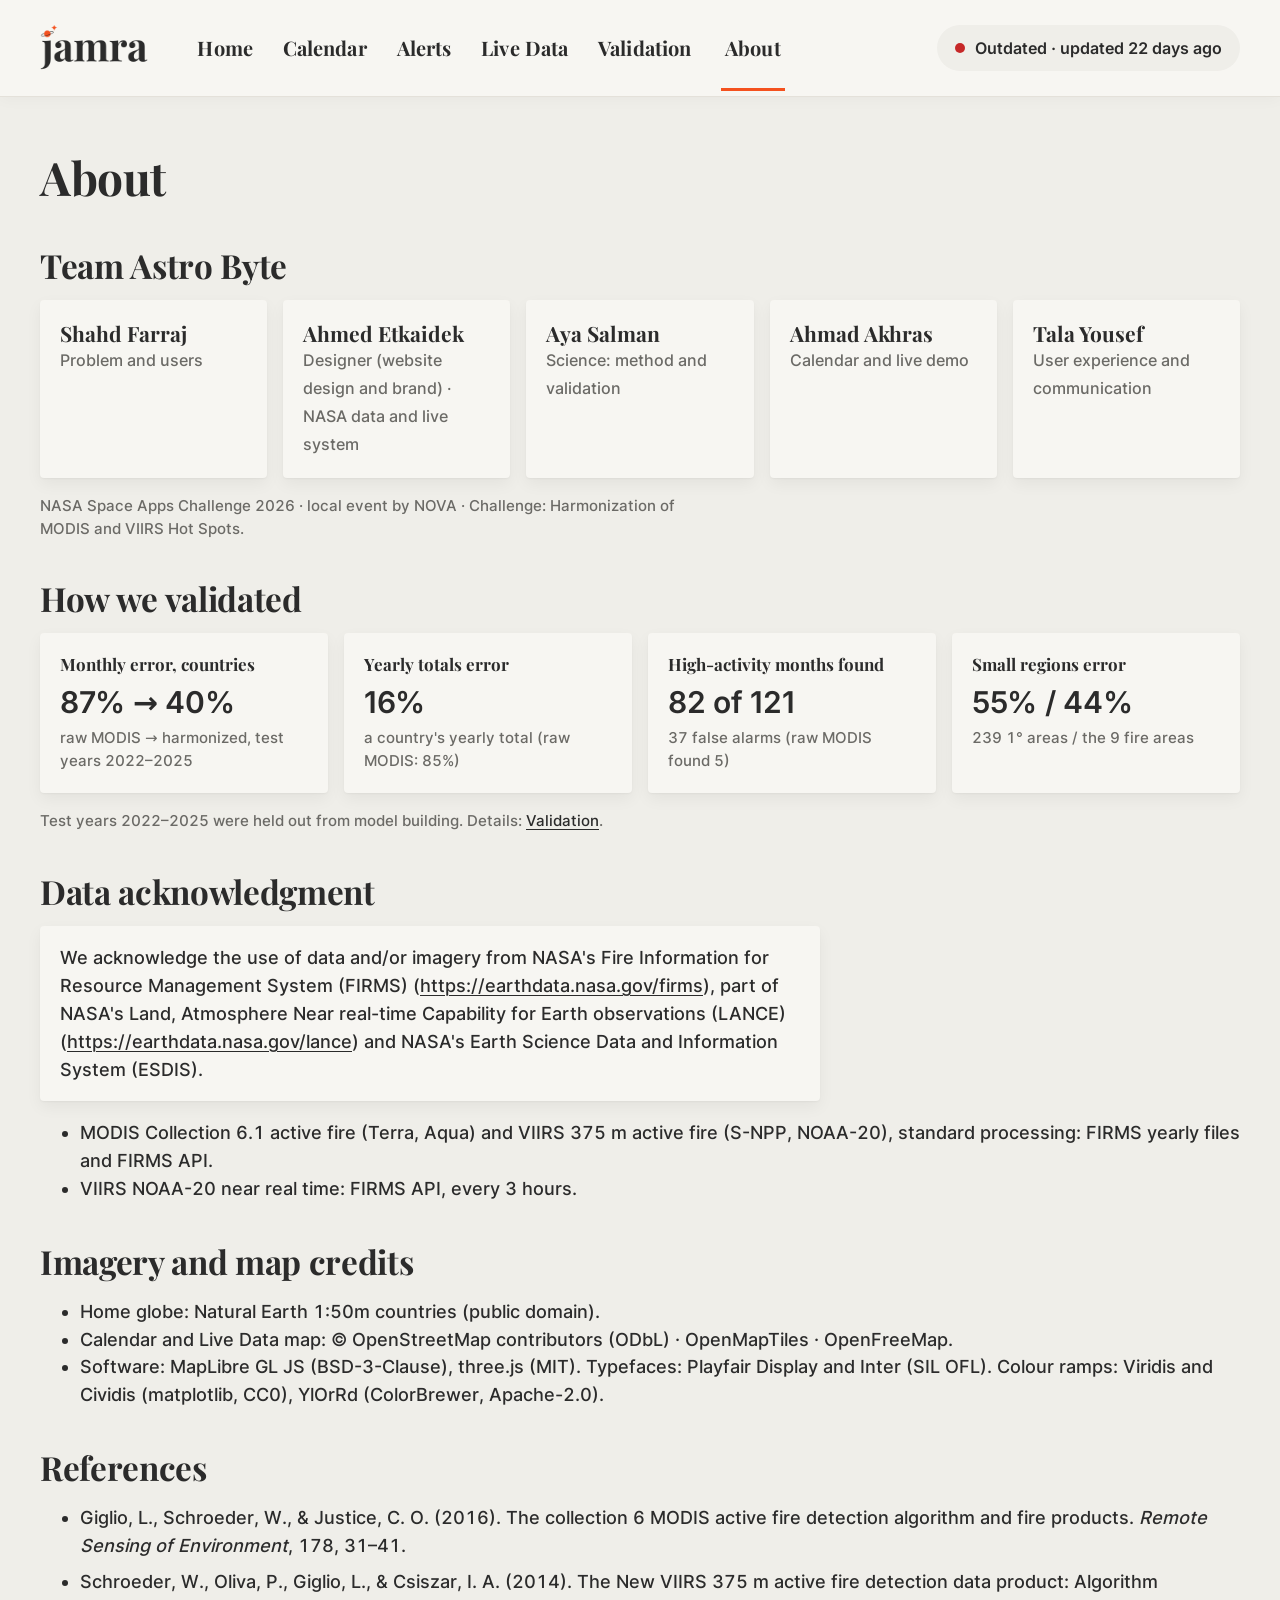
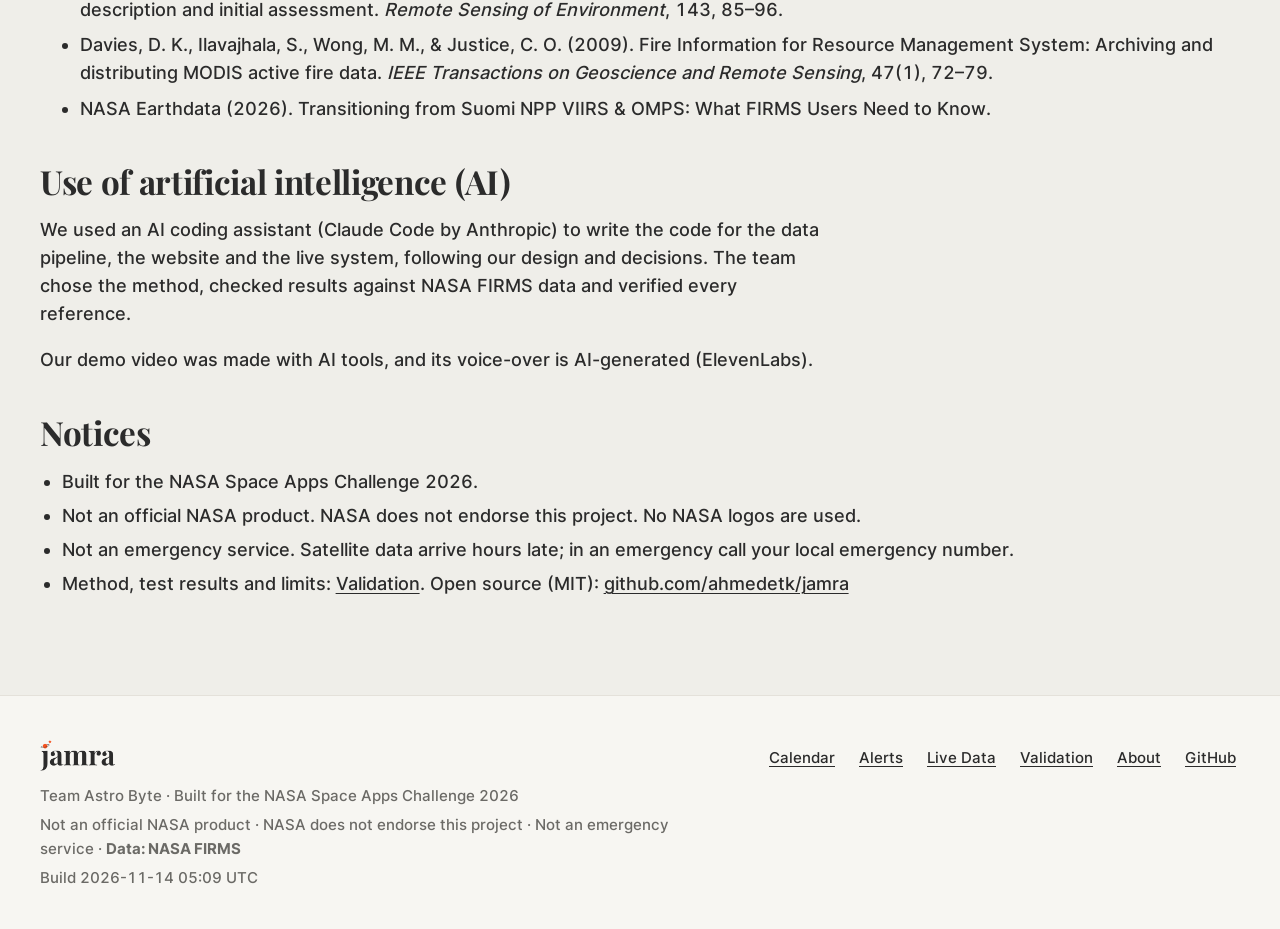
==== commit 558a2191: "Restore every Validation chart and table removed by mistake (high-activity months, small regions and" ====
--- a/web/public/about/index.html
+++ b/web/public/about/index.html
@@ -18,7 +18,8 @@
 <link rel="icon" href="../icons/favicon-32.png" sizes="32x32" type="image/png">
 <link rel="icon" href="../icons/favicon-16.png" sizes="16x16" type="image/png">
 <link rel="apple-touch-icon" href="../icons/apple-touch-icon.png">
-<link rel="stylesheet" href="../css/app.css">
+<link rel="stylesheet" href="../css/app.css?v=202611140509">
+<script type="importmap">{"imports":{"../js/app.js":"../js/app.js?v=202611140509","../js/calendar.js":"../js/calendar.js?v=202611140509","../js/charts.js":"../js/charts.js?v=202611140509","../js/colors.js":"../js/colors.js?v=202611140509","../js/data.js":"../js/data.js?v=202611140509","../js/globe3d.js":"../js/globe3d.js?v=202611140509","../js/live.js":"../js/live.js?v=202611140509","../js/map.js":"../js/map.js?v=202611140509","../js/pages.js":"../js/pages.js?v=202611140509","../js/stats.js":"../js/stats.js?v=202611140509","../js/summary.js":"../js/summary.js?v=202611140509","../js/util.js":"../js/util.js?v=202611140509"}}</script>
 <!-- Generated by scripts/build_pages.py. Code written with the help of an AI coding assistant (Claude Code by Anthropic). -->
 </head>
 <body data-page="about">
@@ -96,7 +97,8 @@
     <div>
       <a class="brand" href="../" data-nav aria-label="jamra home"><img src="../icons/wordmark-dark.png" width="78" height="32" alt="jamra" loading="lazy"></a>
       <p>Team Astro Byte · Built for the NASA Space Apps Challenge 2026</p>
-      <p>Not an official NASA product · Not an emergency service · <b>Data: NASA FIRMS</b></p>
+      <p>Not an official NASA product · NASA does not endorse this project · Not an emergency service · <b>Data: NASA FIRMS</b></p>
+      <p class="build">Build 2026-11-14 05:09 UTC</p>
     </div>
     <ul>
       <li><a href="../calendar/" data-nav>Calendar</a></li><li><a href="../alerts/" data-nav>Alerts</a></li><li><a href="../live/" data-nav>Live Data</a></li>
@@ -104,6 +106,6 @@
     </ul>
   </div>
 </footer>
-<script type="module" src="../js/app.js"></script>
+<script type="module" src="../js/app.js?v=202611140509"></script>
 </body>
 </html>
--- a/web/public/css/app.css
+++ b/web/public/css/app.css
@@ -405,3 +405,6 @@
 
 #test-kpis { grid-template-columns: repeat(3, 1fr); min-height: 300px; }
 @media (max-width: 800px) { #test-kpis { grid-template-columns: 1fr; min-height: 980px; } }
+
+/* Validation tables: wrap long headers so every column fits its card */
+#conf-country .table th, #conf-country .table td, #small-table .table th, #small-table .table td { white-space: normal; padding: 10px 10px; }
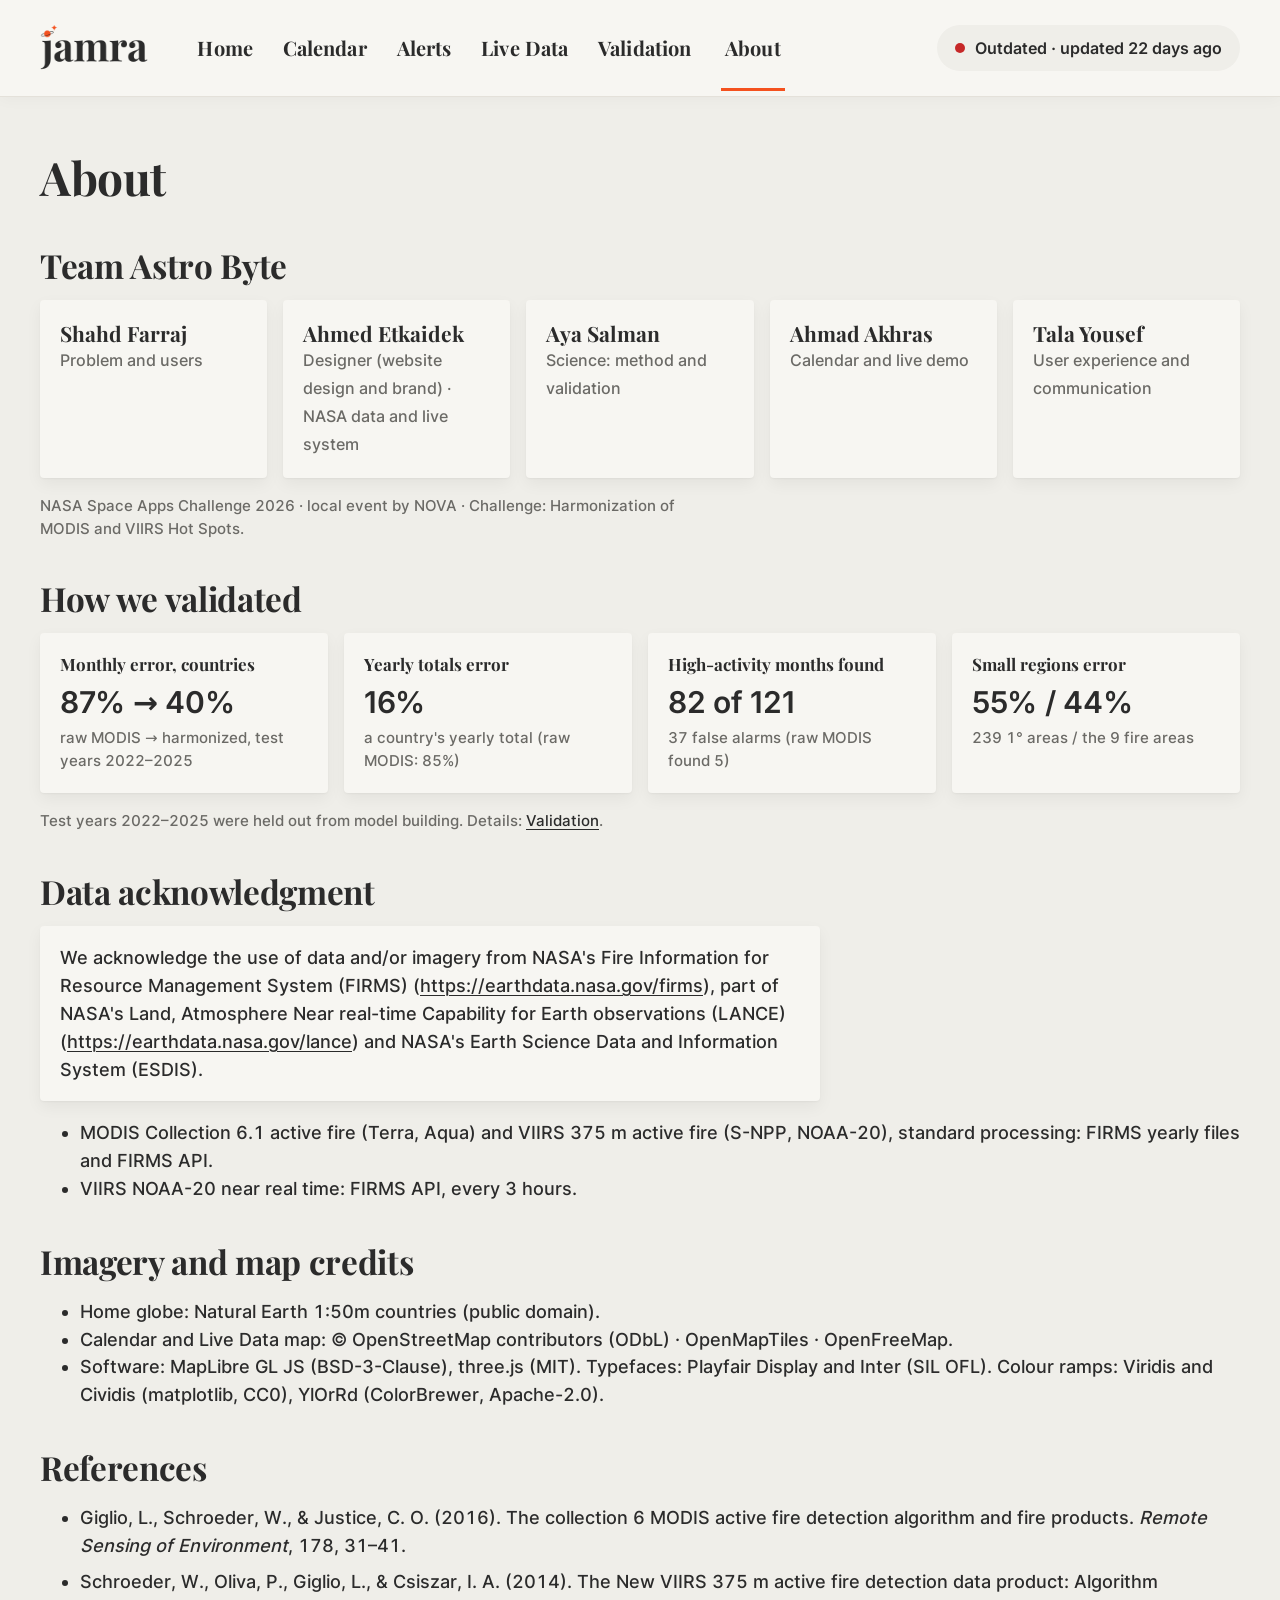
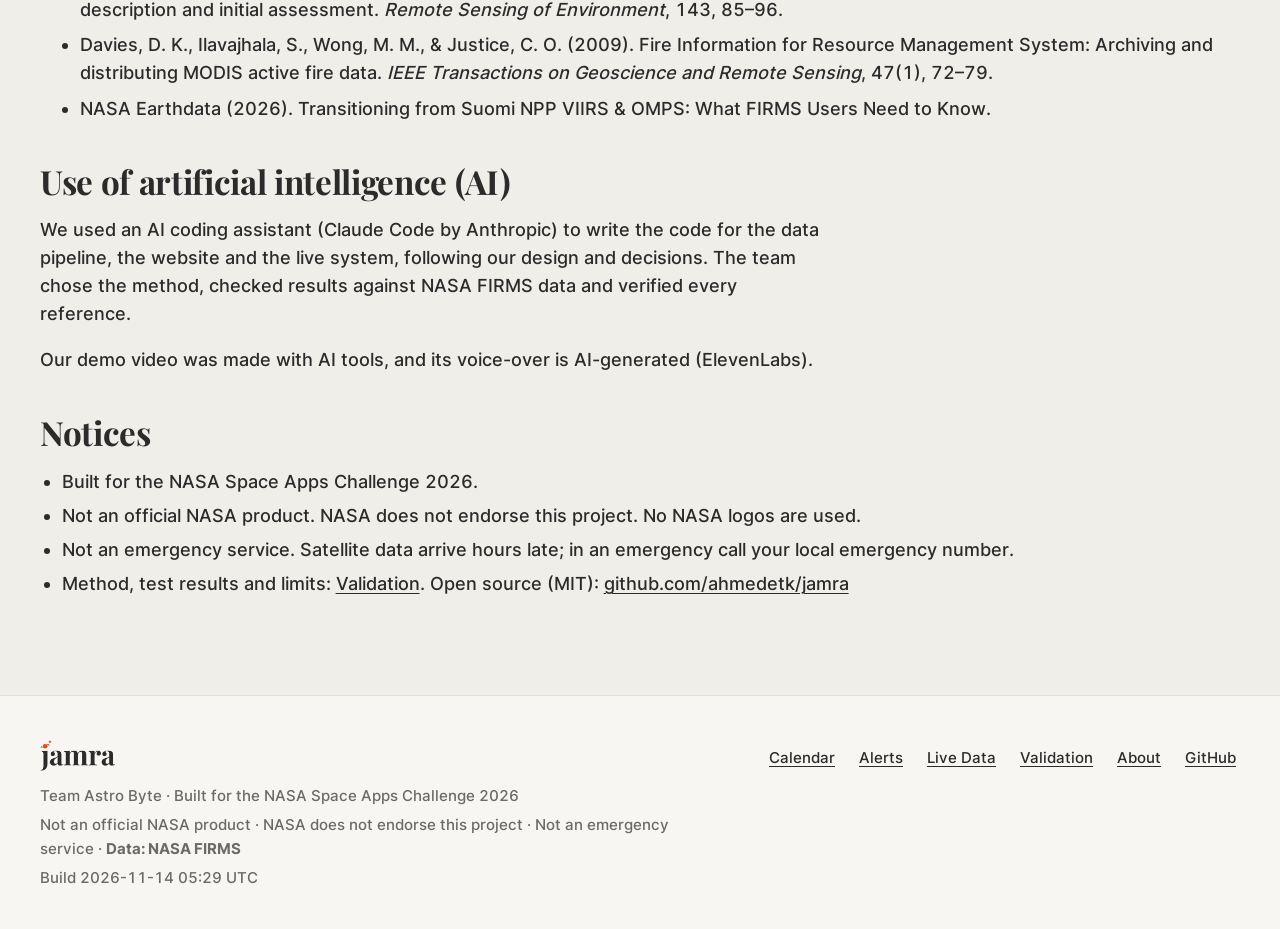
==== commit 3aeb0522: "Validation page fast on phones: heavy charts (scatter, error by method, ratio stability) draw when s" ====
--- a/web/public/about/index.html
+++ b/web/public/about/index.html
@@ -18,8 +18,8 @@
 <link rel="icon" href="../icons/favicon-32.png" sizes="32x32" type="image/png">
 <link rel="icon" href="../icons/favicon-16.png" sizes="16x16" type="image/png">
 <link rel="apple-touch-icon" href="../icons/apple-touch-icon.png">
-<link rel="stylesheet" href="../css/app.css?v=202611140509">
-<script type="importmap">{"imports":{"../js/app.js":"../js/app.js?v=202611140509","../js/calendar.js":"../js/calendar.js?v=202611140509","../js/charts.js":"../js/charts.js?v=202611140509","../js/colors.js":"../js/colors.js?v=202611140509","../js/data.js":"../js/data.js?v=202611140509","../js/globe3d.js":"../js/globe3d.js?v=202611140509","../js/live.js":"../js/live.js?v=202611140509","../js/map.js":"../js/map.js?v=202611140509","../js/pages.js":"../js/pages.js?v=202611140509","../js/stats.js":"../js/stats.js?v=202611140509","../js/summary.js":"../js/summary.js?v=202611140509","../js/util.js":"../js/util.js?v=202611140509"}}</script>
+<link rel="stylesheet" href="../css/app.css?v=202611140529">
+<script type="importmap">{"imports":{"../js/app.js":"../js/app.js?v=202611140529","../js/calendar.js":"../js/calendar.js?v=202611140529","../js/charts.js":"../js/charts.js?v=202611140529","../js/colors.js":"../js/colors.js?v=202611140529","../js/data.js":"../js/data.js?v=202611140529","../js/globe3d.js":"../js/globe3d.js?v=202611140529","../js/live.js":"../js/live.js?v=202611140529","../js/map.js":"../js/map.js?v=202611140529","../js/pages.js":"../js/pages.js?v=202611140529","../js/stats.js":"../js/stats.js?v=202611140529","../js/summary.js":"../js/summary.js?v=202611140529","../js/util.js":"../js/util.js?v=202611140529"}}</script>
 <!-- Generated by scripts/build_pages.py. Code written with the help of an AI coding assistant (Claude Code by Anthropic). -->
 </head>
 <body data-page="about">
@@ -98,7 +98,7 @@
       <a class="brand" href="../" data-nav aria-label="jamra home"><img src="../icons/wordmark-dark.png" width="78" height="32" alt="jamra" loading="lazy"></a>
       <p>Team Astro Byte · Built for the NASA Space Apps Challenge 2026</p>
       <p>Not an official NASA product · NASA does not endorse this project · Not an emergency service · <b>Data: NASA FIRMS</b></p>
-      <p class="build">Build 2026-11-14 05:09 UTC</p>
+      <p class="build">Build 2026-11-14 05:29 UTC</p>
     </div>
     <ul>
       <li><a href="../calendar/" data-nav>Calendar</a></li><li><a href="../alerts/" data-nav>Alerts</a></li><li><a href="../live/" data-nav>Live Data</a></li>
@@ -106,6 +106,6 @@
     </ul>
   </div>
 </footer>
-<script type="module" src="../js/app.js?v=202611140509"></script>
+<script type="module" src="../js/app.js?v=202611140529"></script>
 </body>
 </html>
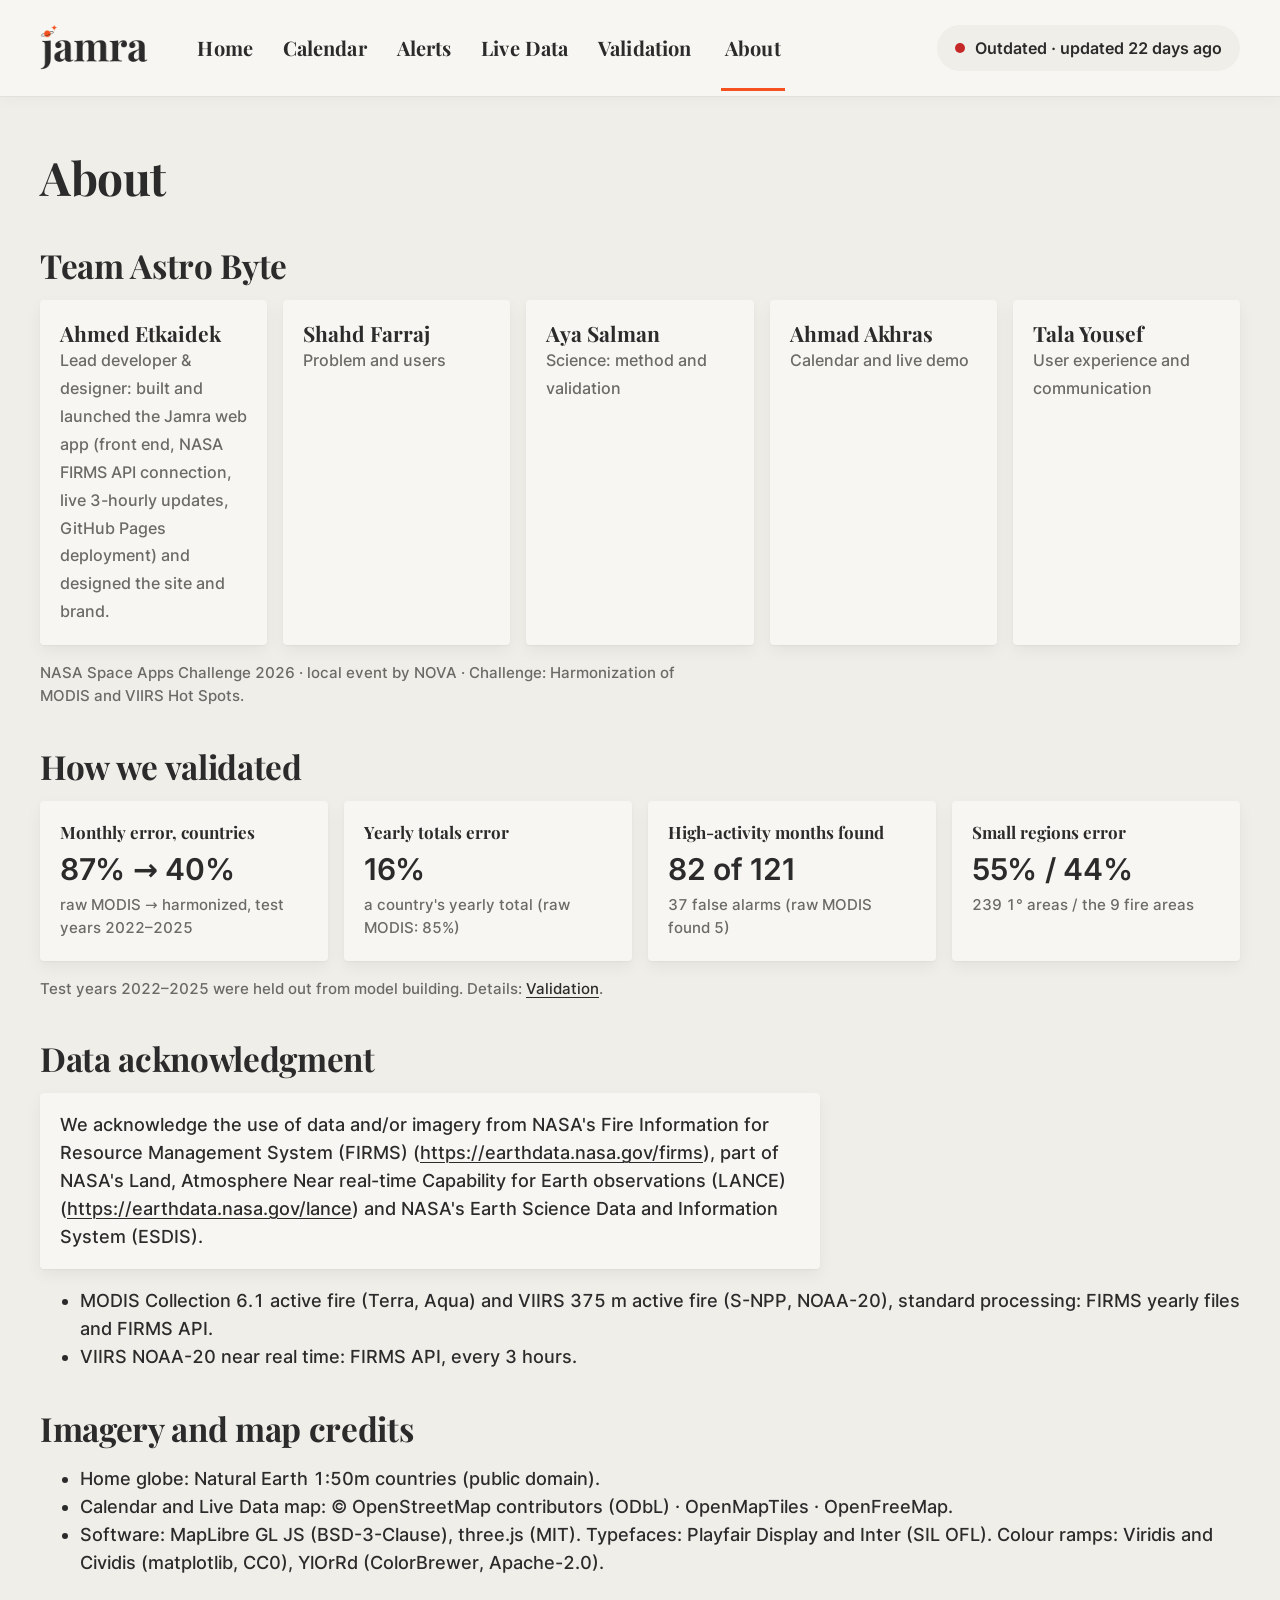
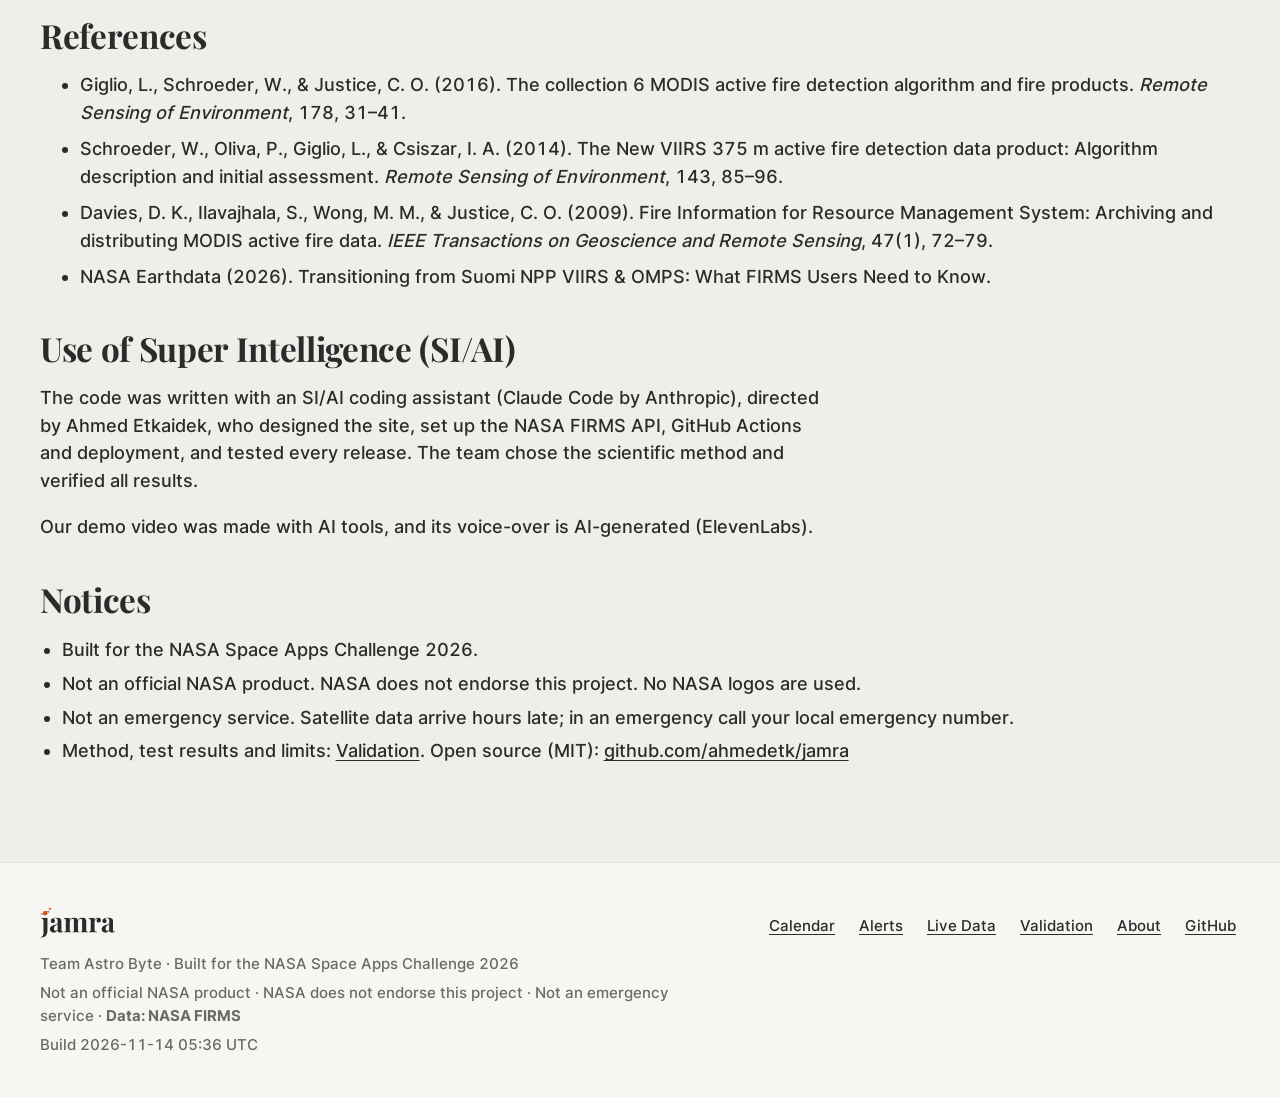
==== commit 92a0949f: "Credit: Ahmed Etkaidek first, lead developer & designer; SI/AI disclosure wording (About, README, gu" ====
--- a/web/public/about/index.html
+++ b/web/public/about/index.html
@@ -18,8 +18,8 @@
 <link rel="icon" href="../icons/favicon-32.png" sizes="32x32" type="image/png">
 <link rel="icon" href="../icons/favicon-16.png" sizes="16x16" type="image/png">
 <link rel="apple-touch-icon" href="../icons/apple-touch-icon.png">
-<link rel="stylesheet" href="../css/app.css?v=202611140529">
-<script type="importmap">{"imports":{"../js/app.js":"../js/app.js?v=202611140529","../js/calendar.js":"../js/calendar.js?v=202611140529","../js/charts.js":"../js/charts.js?v=202611140529","../js/colors.js":"../js/colors.js?v=202611140529","../js/data.js":"../js/data.js?v=202611140529","../js/globe3d.js":"../js/globe3d.js?v=202611140529","../js/live.js":"../js/live.js?v=202611140529","../js/map.js":"../js/map.js?v=202611140529","../js/pages.js":"../js/pages.js?v=202611140529","../js/stats.js":"../js/stats.js?v=202611140529","../js/summary.js":"../js/summary.js?v=202611140529","../js/util.js":"../js/util.js?v=202611140529"}}</script>
+<link rel="stylesheet" href="../css/app.css?v=202611140536">
+<script type="importmap">{"imports":{"../js/app.js":"../js/app.js?v=202611140536","../js/calendar.js":"../js/calendar.js?v=202611140536","../js/charts.js":"../js/charts.js?v=202611140536","../js/colors.js":"../js/colors.js?v=202611140536","../js/data.js":"../js/data.js?v=202611140536","../js/globe3d.js":"../js/globe3d.js?v=202611140536","../js/live.js":"../js/live.js?v=202611140536","../js/map.js":"../js/map.js?v=202611140536","../js/pages.js":"../js/pages.js?v=202611140536","../js/stats.js":"../js/stats.js?v=202611140536","../js/summary.js":"../js/summary.js?v=202611140536","../js/util.js":"../js/util.js?v=202611140536"}}</script>
 <!-- Generated by scripts/build_pages.py. Code written with the help of an AI coding assistant (Claude Code by Anthropic). -->
 </head>
 <body data-page="about">
@@ -47,7 +47,7 @@
   <section id="about">
     <div class="wrap about">
       <h2>Team Astro Byte</h2>
-      <div class="team" id="team-grid"><div class="member"><b>Shahd Farraj</b><span>Problem and users</span></div><div class="member"><b>Ahmed Etkaidek</b><span>Designer (website design and brand) · NASA data and live system</span></div><div class="member"><b>Aya Salman</b><span>Science: method and validation</span></div><div class="member"><b>Ahmad Akhras</b><span>Calendar and live demo</span></div><div class="member"><b>Tala Yousef</b><span>User experience and communication</span></div></div>
+      <div class="team" id="team-grid"><div class="member"><b>Ahmed Etkaidek</b><span>Lead developer & designer: built and launched the Jamra web app (front end, NASA FIRMS API connection, live 3-hourly updates, GitHub Pages deployment) and designed the site and brand.</span></div><div class="member"><b>Shahd Farraj</b><span>Problem and users</span></div><div class="member"><b>Aya Salman</b><span>Science: method and validation</span></div><div class="member"><b>Ahmad Akhras</b><span>Calendar and live demo</span></div><div class="member"><b>Tala Yousef</b><span>User experience and communication</span></div></div>
       <p class="fine">NASA Space Apps Challenge 2026 · local event by NOVA · Challenge: Harmonization of MODIS and VIIRS Hot Spots.</p>
 
       <h2>How we validated</h2>
@@ -76,8 +76,8 @@
         <li>NASA Earthdata (2026). Transitioning from Suomi NPP VIIRS &amp; OMPS: What FIRMS Users Need to Know.</li>
       </ul>
 
-      <h2>Use of artificial intelligence (AI)</h2>
-      <p>We used an AI coding assistant (Claude Code by Anthropic) to write the code for the data pipeline, the website and the live system, following our design and decisions. The team chose the method, checked results against NASA FIRMS data and verified every reference.</p>
+      <h2>Use of Super Intelligence (SI/AI)</h2>
+      <p>The code was written with an SI/AI coding assistant (Claude Code by Anthropic), directed by Ahmed Etkaidek, who designed the site, set up the NASA FIRMS API, GitHub Actions and deployment, and tested every release. The team chose the scientific method and verified all results.</p>
       <p>Our demo video was made with AI tools, and its voice-over is AI-generated (ElevenLabs).</p>
 
       <h2>Notices</h2>
@@ -98,7 +98,7 @@
       <a class="brand" href="../" data-nav aria-label="jamra home"><img src="../icons/wordmark-dark.png" width="78" height="32" alt="jamra" loading="lazy"></a>
       <p>Team Astro Byte · Built for the NASA Space Apps Challenge 2026</p>
       <p>Not an official NASA product · NASA does not endorse this project · Not an emergency service · <b>Data: NASA FIRMS</b></p>
-      <p class="build">Build 2026-11-14 05:29 UTC</p>
+      <p class="build">Build 2026-11-14 05:36 UTC</p>
     </div>
     <ul>
       <li><a href="../calendar/" data-nav>Calendar</a></li><li><a href="../alerts/" data-nav>Alerts</a></li><li><a href="../live/" data-nav>Live Data</a></li>
@@ -106,6 +106,6 @@
     </ul>
   </div>
 </footer>
-<script type="module" src="../js/app.js?v=202611140529"></script>
+<script type="module" src="../js/app.js?v=202611140536"></script>
 </body>
 </html>
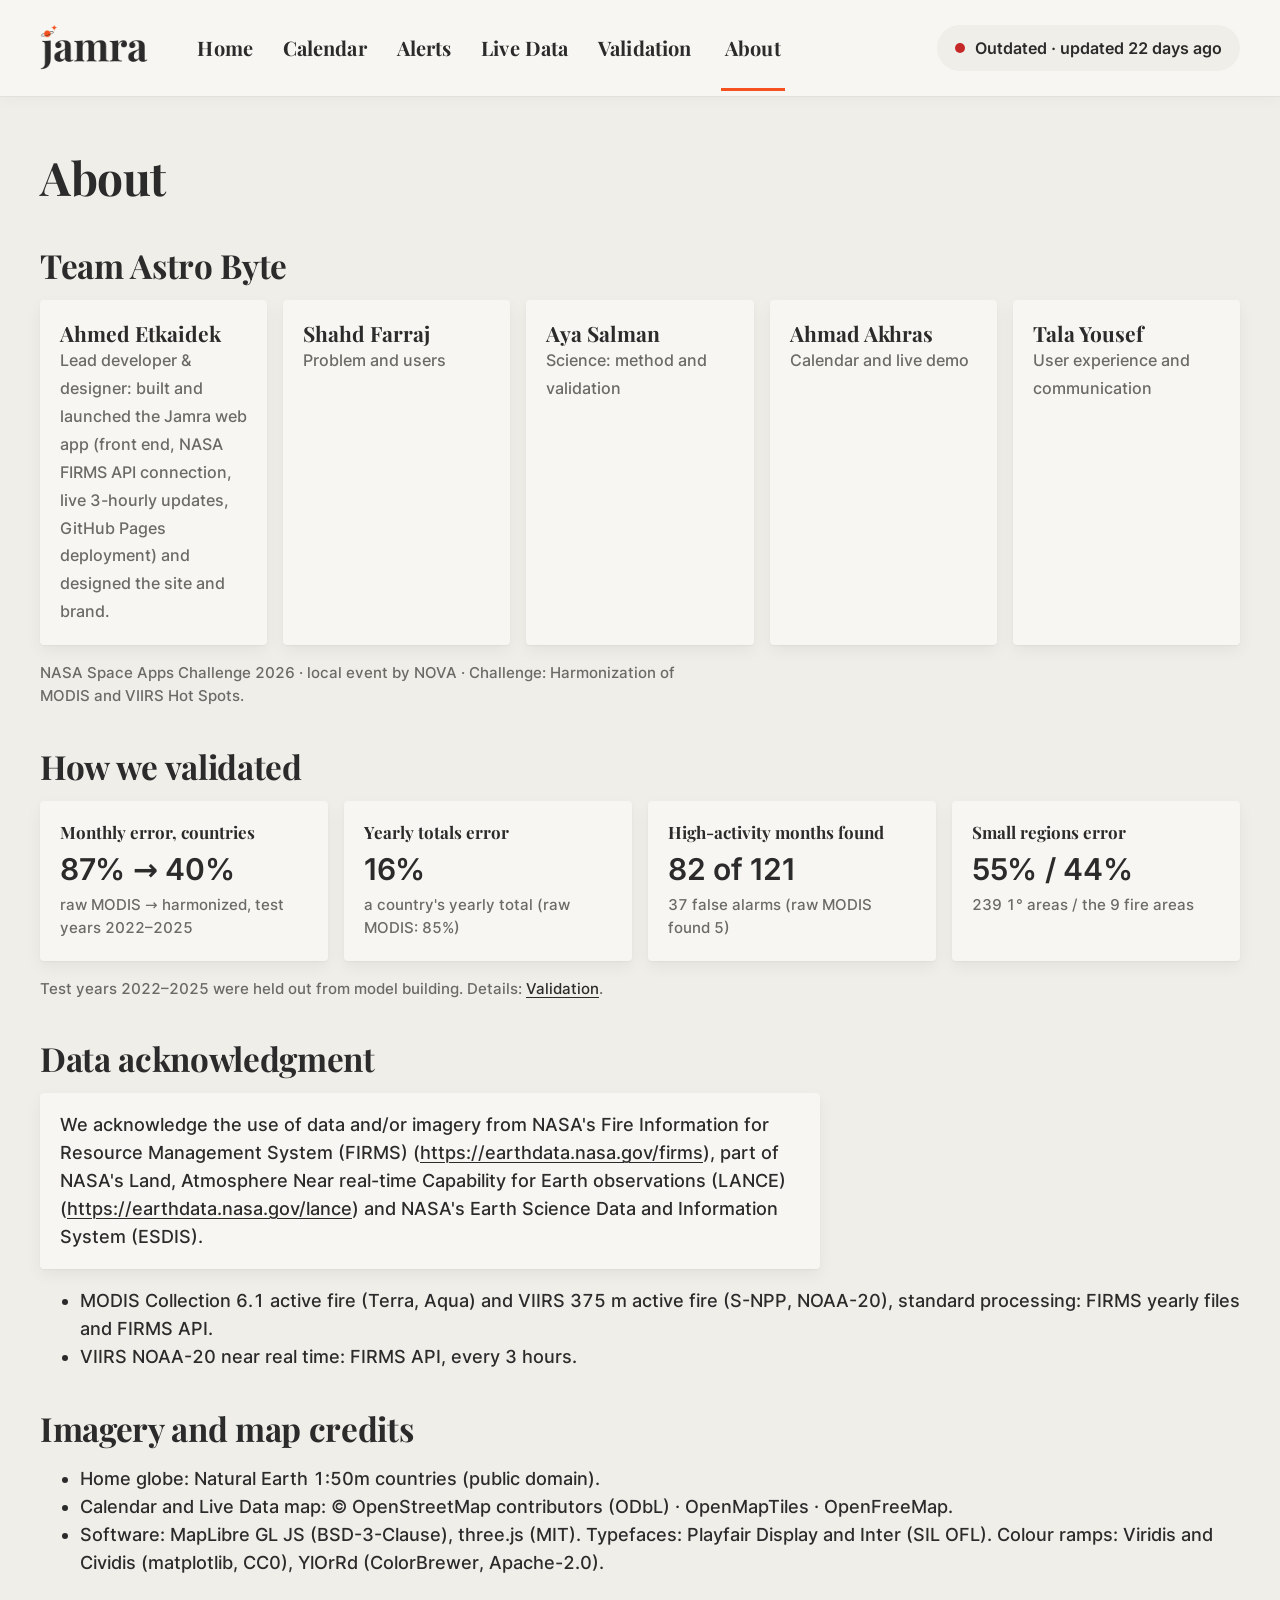
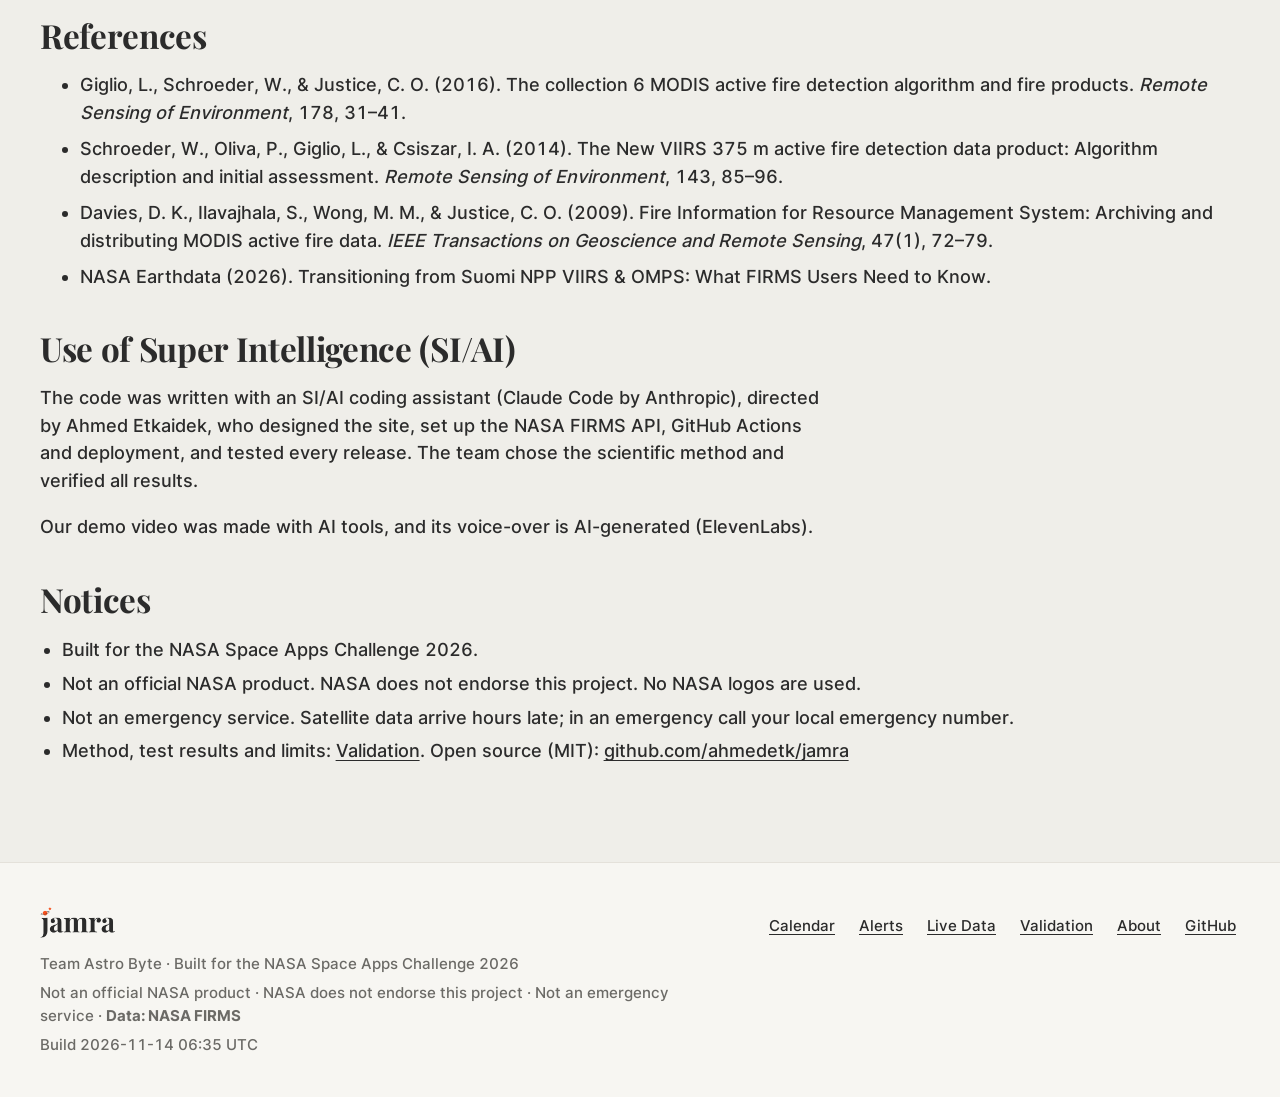
==== commit fefd88a6: "Accuracy: fire season trend on VIIRS years only (2012 onward, never across the sensor switch; 'no cl" ====
--- a/web/public/about/index.html
+++ b/web/public/about/index.html
@@ -18,8 +18,8 @@
 <link rel="icon" href="../icons/favicon-32.png" sizes="32x32" type="image/png">
 <link rel="icon" href="../icons/favicon-16.png" sizes="16x16" type="image/png">
 <link rel="apple-touch-icon" href="../icons/apple-touch-icon.png">
-<link rel="stylesheet" href="../css/app.css?v=202611140536">
-<script type="importmap">{"imports":{"../js/app.js":"../js/app.js?v=202611140536","../js/calendar.js":"../js/calendar.js?v=202611140536","../js/charts.js":"../js/charts.js?v=202611140536","../js/colors.js":"../js/colors.js?v=202611140536","../js/data.js":"../js/data.js?v=202611140536","../js/globe3d.js":"../js/globe3d.js?v=202611140536","../js/live.js":"../js/live.js?v=202611140536","../js/map.js":"../js/map.js?v=202611140536","../js/pages.js":"../js/pages.js?v=202611140536","../js/stats.js":"../js/stats.js?v=202611140536","../js/summary.js":"../js/summary.js?v=202611140536","../js/util.js":"../js/util.js?v=202611140536"}}</script>
+<link rel="stylesheet" href="../css/app.css?v=202611140635">
+<script type="importmap">{"imports":{"../js/app.js":"../js/app.js?v=202611140635","../js/calendar.js":"../js/calendar.js?v=202611140635","../js/charts.js":"../js/charts.js?v=202611140635","../js/colors.js":"../js/colors.js?v=202611140635","../js/data.js":"../js/data.js?v=202611140635","../js/globe3d.js":"../js/globe3d.js?v=202611140635","../js/live.js":"../js/live.js?v=202611140635","../js/map.js":"../js/map.js?v=202611140635","../js/pages.js":"../js/pages.js?v=202611140635","../js/stats.js":"../js/stats.js?v=202611140635","../js/summary.js":"../js/summary.js?v=202611140635","../js/util.js":"../js/util.js?v=202611140635"}}</script>
 <!-- Generated by scripts/build_pages.py. Code written with the help of an AI coding assistant (Claude Code by Anthropic). -->
 </head>
 <body data-page="about">
@@ -98,7 +98,7 @@
       <a class="brand" href="../" data-nav aria-label="jamra home"><img src="../icons/wordmark-dark.png" width="78" height="32" alt="jamra" loading="lazy"></a>
       <p>Team Astro Byte · Built for the NASA Space Apps Challenge 2026</p>
       <p>Not an official NASA product · NASA does not endorse this project · Not an emergency service · <b>Data: NASA FIRMS</b></p>
-      <p class="build">Build 2026-11-14 05:36 UTC</p>
+      <p class="build">Build 2026-11-14 06:35 UTC</p>
     </div>
     <ul>
       <li><a href="../calendar/" data-nav>Calendar</a></li><li><a href="../alerts/" data-nav>Alerts</a></li><li><a href="../live/" data-nav>Live Data</a></li>
@@ -106,6 +106,6 @@
     </ul>
   </div>
 </footer>
-<script type="module" src="../js/app.js?v=202611140536"></script>
+<script type="module" src="../js/app.js?v=202611140635"></script>
 </body>
 </html>
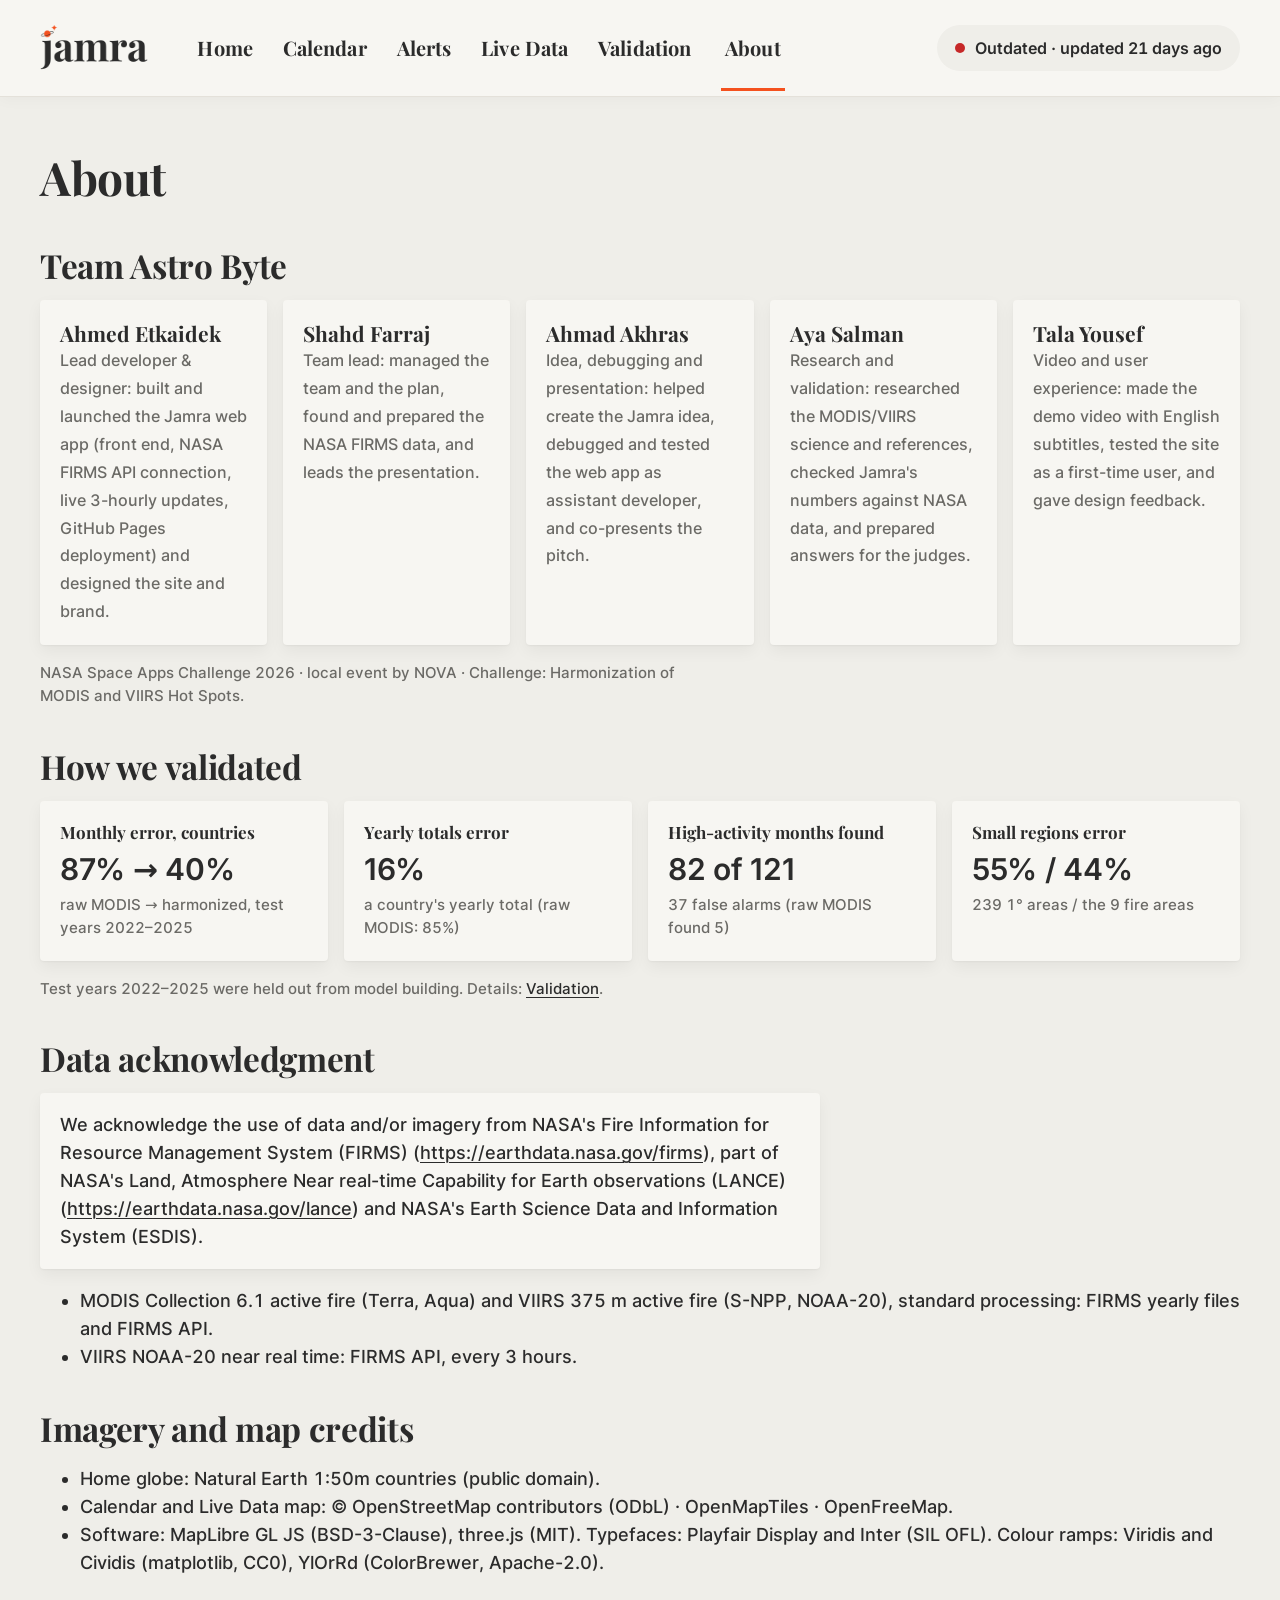
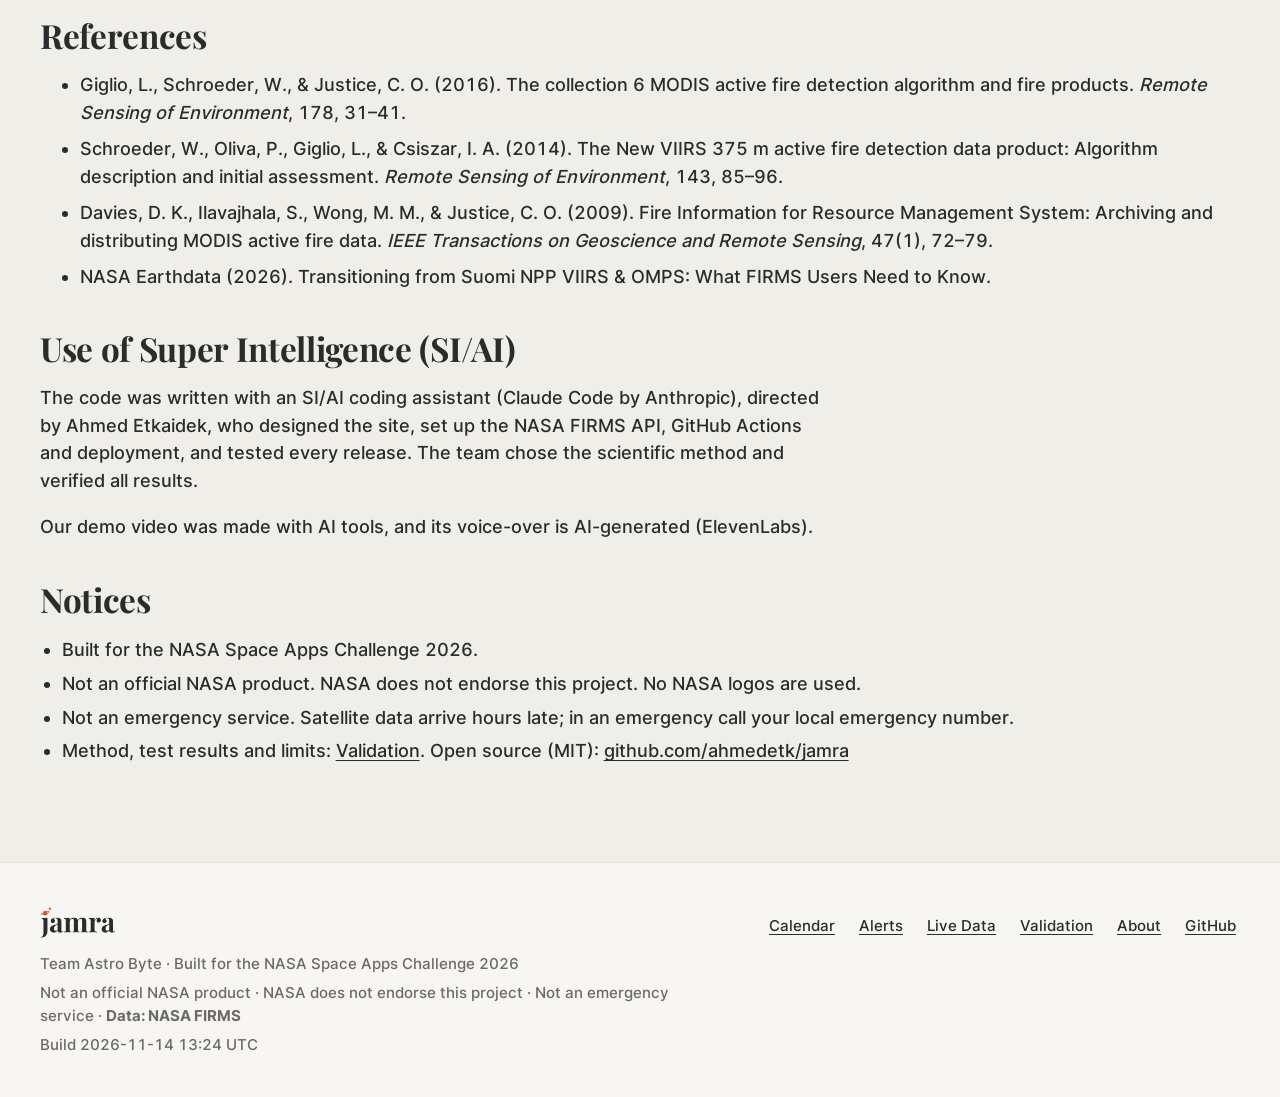
==== commit 981b9bd4: "Team roles on About, README and Arabic guide (Ahmed Etkaidek unchanged and first) Co-Authored-By: Cl" ====
--- a/web/public/about/index.html
+++ b/web/public/about/index.html
@@ -18,8 +18,8 @@
 <link rel="icon" href="../icons/favicon-32.png" sizes="32x32" type="image/png">
 <link rel="icon" href="../icons/favicon-16.png" sizes="16x16" type="image/png">
 <link rel="apple-touch-icon" href="../icons/apple-touch-icon.png">
-<link rel="stylesheet" href="../css/app.css?v=202611140635">
-<script type="importmap">{"imports":{"../js/app.js":"../js/app.js?v=202611140635","../js/calendar.js":"../js/calendar.js?v=202611140635","../js/charts.js":"../js/charts.js?v=202611140635","../js/colors.js":"../js/colors.js?v=202611140635","../js/data.js":"../js/data.js?v=202611140635","../js/globe3d.js":"../js/globe3d.js?v=202611140635","../js/live.js":"../js/live.js?v=202611140635","../js/map.js":"../js/map.js?v=202611140635","../js/pages.js":"../js/pages.js?v=202611140635","../js/stats.js":"../js/stats.js?v=202611140635","../js/summary.js":"../js/summary.js?v=202611140635","../js/util.js":"../js/util.js?v=202611140635"}}</script>
+<link rel="stylesheet" href="../css/app.css?v=202611141324">
+<script type="importmap">{"imports":{"../js/app.js":"../js/app.js?v=202611141324","../js/calendar.js":"../js/calendar.js?v=202611141324","../js/charts.js":"../js/charts.js?v=202611141324","../js/colors.js":"../js/colors.js?v=202611141324","../js/data.js":"../js/data.js?v=202611141324","../js/globe3d.js":"../js/globe3d.js?v=202611141324","../js/live.js":"../js/live.js?v=202611141324","../js/map.js":"../js/map.js?v=202611141324","../js/pages.js":"../js/pages.js?v=202611141324","../js/stats.js":"../js/stats.js?v=202611141324","../js/summary.js":"../js/summary.js?v=202611141324","../js/util.js":"../js/util.js?v=202611141324"}}</script>
 <!-- Generated by scripts/build_pages.py. Code written with the help of an AI coding assistant (Claude Code by Anthropic). -->
 </head>
 <body data-page="about">
@@ -47,7 +47,7 @@
   <section id="about">
     <div class="wrap about">
       <h2>Team Astro Byte</h2>
-      <div class="team" id="team-grid"><div class="member"><b>Ahmed Etkaidek</b><span>Lead developer & designer: built and launched the Jamra web app (front end, NASA FIRMS API connection, live 3-hourly updates, GitHub Pages deployment) and designed the site and brand.</span></div><div class="member"><b>Shahd Farraj</b><span>Problem and users</span></div><div class="member"><b>Aya Salman</b><span>Science: method and validation</span></div><div class="member"><b>Ahmad Akhras</b><span>Calendar and live demo</span></div><div class="member"><b>Tala Yousef</b><span>User experience and communication</span></div></div>
+      <div class="team" id="team-grid"><div class="member"><b>Ahmed Etkaidek</b><span>Lead developer & designer: built and launched the Jamra web app (front end, NASA FIRMS API connection, live 3-hourly updates, GitHub Pages deployment) and designed the site and brand.</span></div><div class="member"><b>Shahd Farraj</b><span>Team lead: managed the team and the plan, found and prepared the NASA FIRMS data, and leads the presentation.</span></div><div class="member"><b>Ahmad Akhras</b><span>Idea, debugging and presentation: helped create the Jamra idea, debugged and tested the web app as assistant developer, and co-presents the pitch.</span></div><div class="member"><b>Aya Salman</b><span>Research and validation: researched the MODIS/VIIRS science and references, checked Jamra's numbers against NASA data, and prepared answers for the judges.</span></div><div class="member"><b>Tala Yousef</b><span>Video and user experience: made the demo video with English subtitles, tested the site as a first-time user, and gave design feedback.</span></div></div>
       <p class="fine">NASA Space Apps Challenge 2026 · local event by NOVA · Challenge: Harmonization of MODIS and VIIRS Hot Spots.</p>
 
       <h2>How we validated</h2>
@@ -98,7 +98,7 @@
       <a class="brand" href="../" data-nav aria-label="jamra home"><img src="../icons/wordmark-dark.png" width="78" height="32" alt="jamra" loading="lazy"></a>
       <p>Team Astro Byte · Built for the NASA Space Apps Challenge 2026</p>
       <p>Not an official NASA product · NASA does not endorse this project · Not an emergency service · <b>Data: NASA FIRMS</b></p>
-      <p class="build">Build 2026-11-14 06:35 UTC</p>
+      <p class="build">Build 2026-11-14 13:24 UTC</p>
     </div>
     <ul>
       <li><a href="../calendar/" data-nav>Calendar</a></li><li><a href="../alerts/" data-nav>Alerts</a></li><li><a href="../live/" data-nav>Live Data</a></li>
@@ -106,6 +106,6 @@
     </ul>
   </div>
 </footer>
-<script type="module" src="../js/app.js?v=202611140635"></script>
+<script type="module" src="../js/app.js?v=202611141324"></script>
 </body>
 </html>
